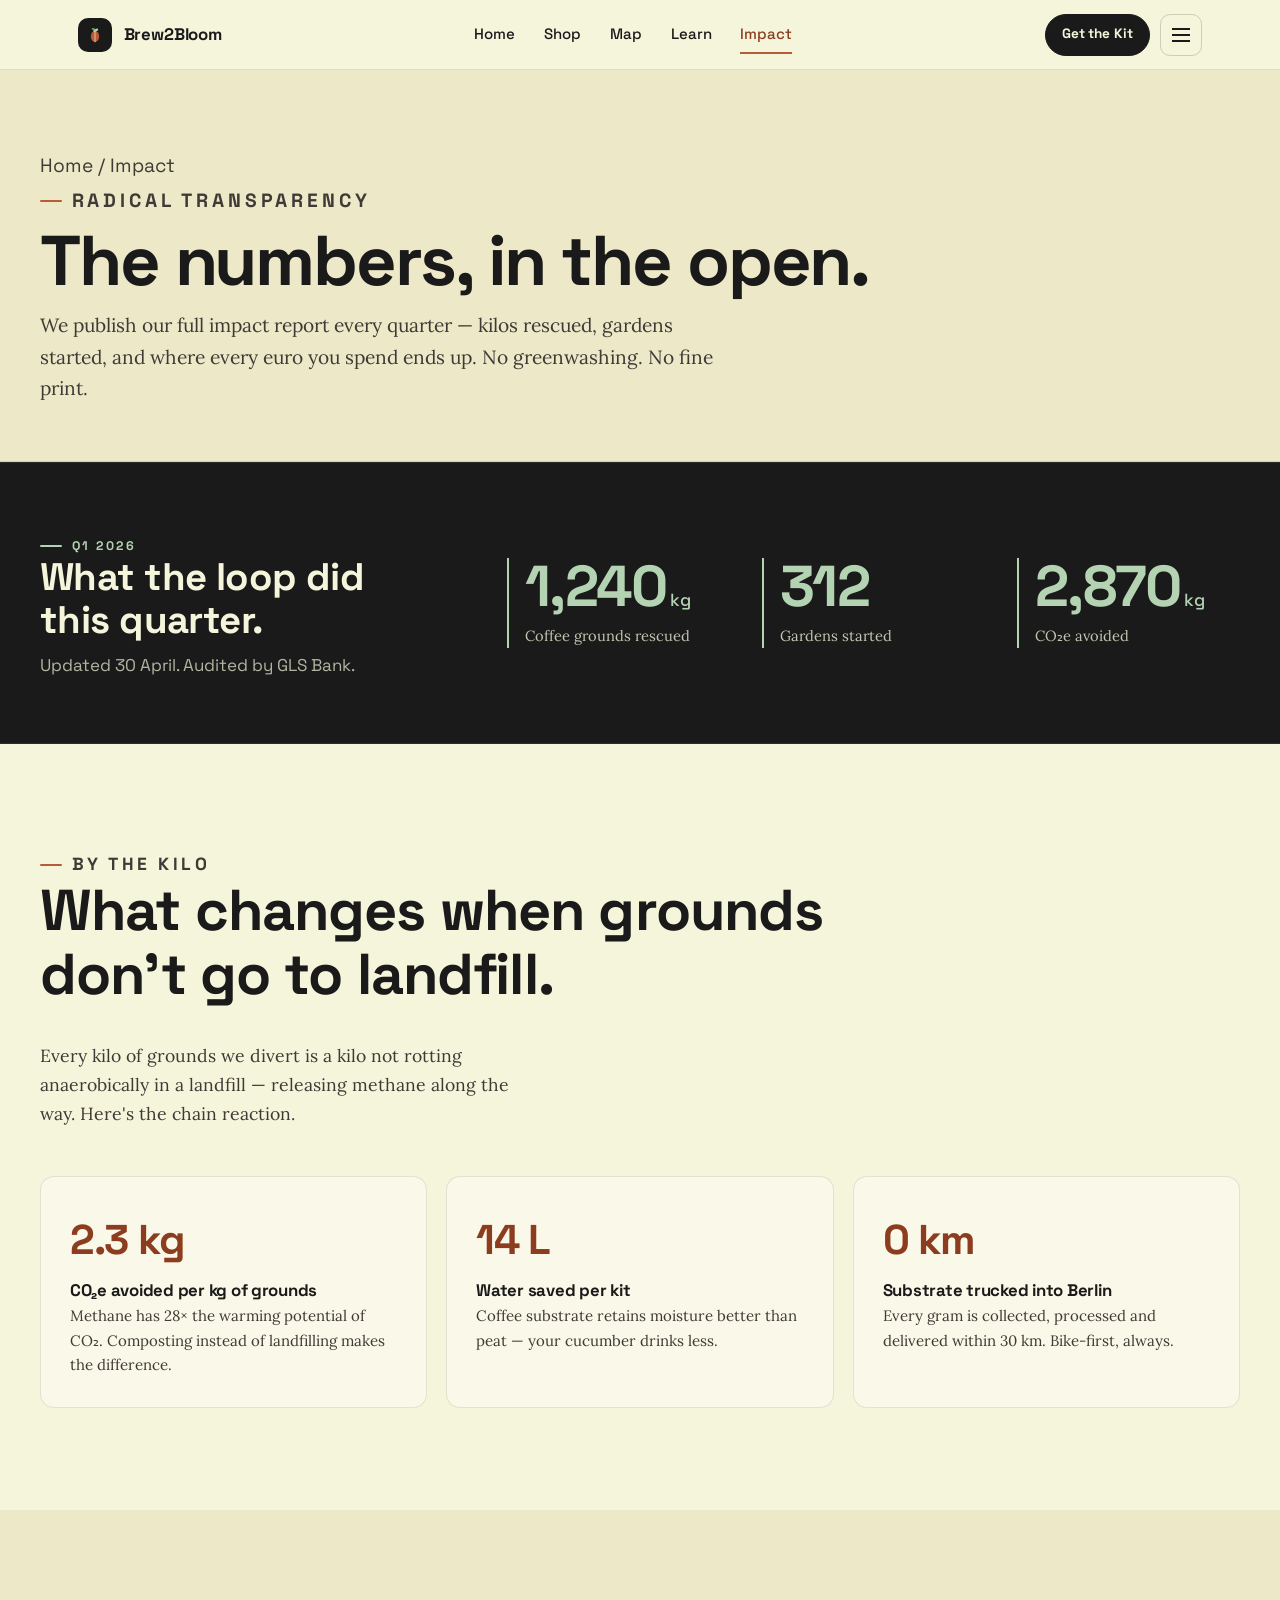
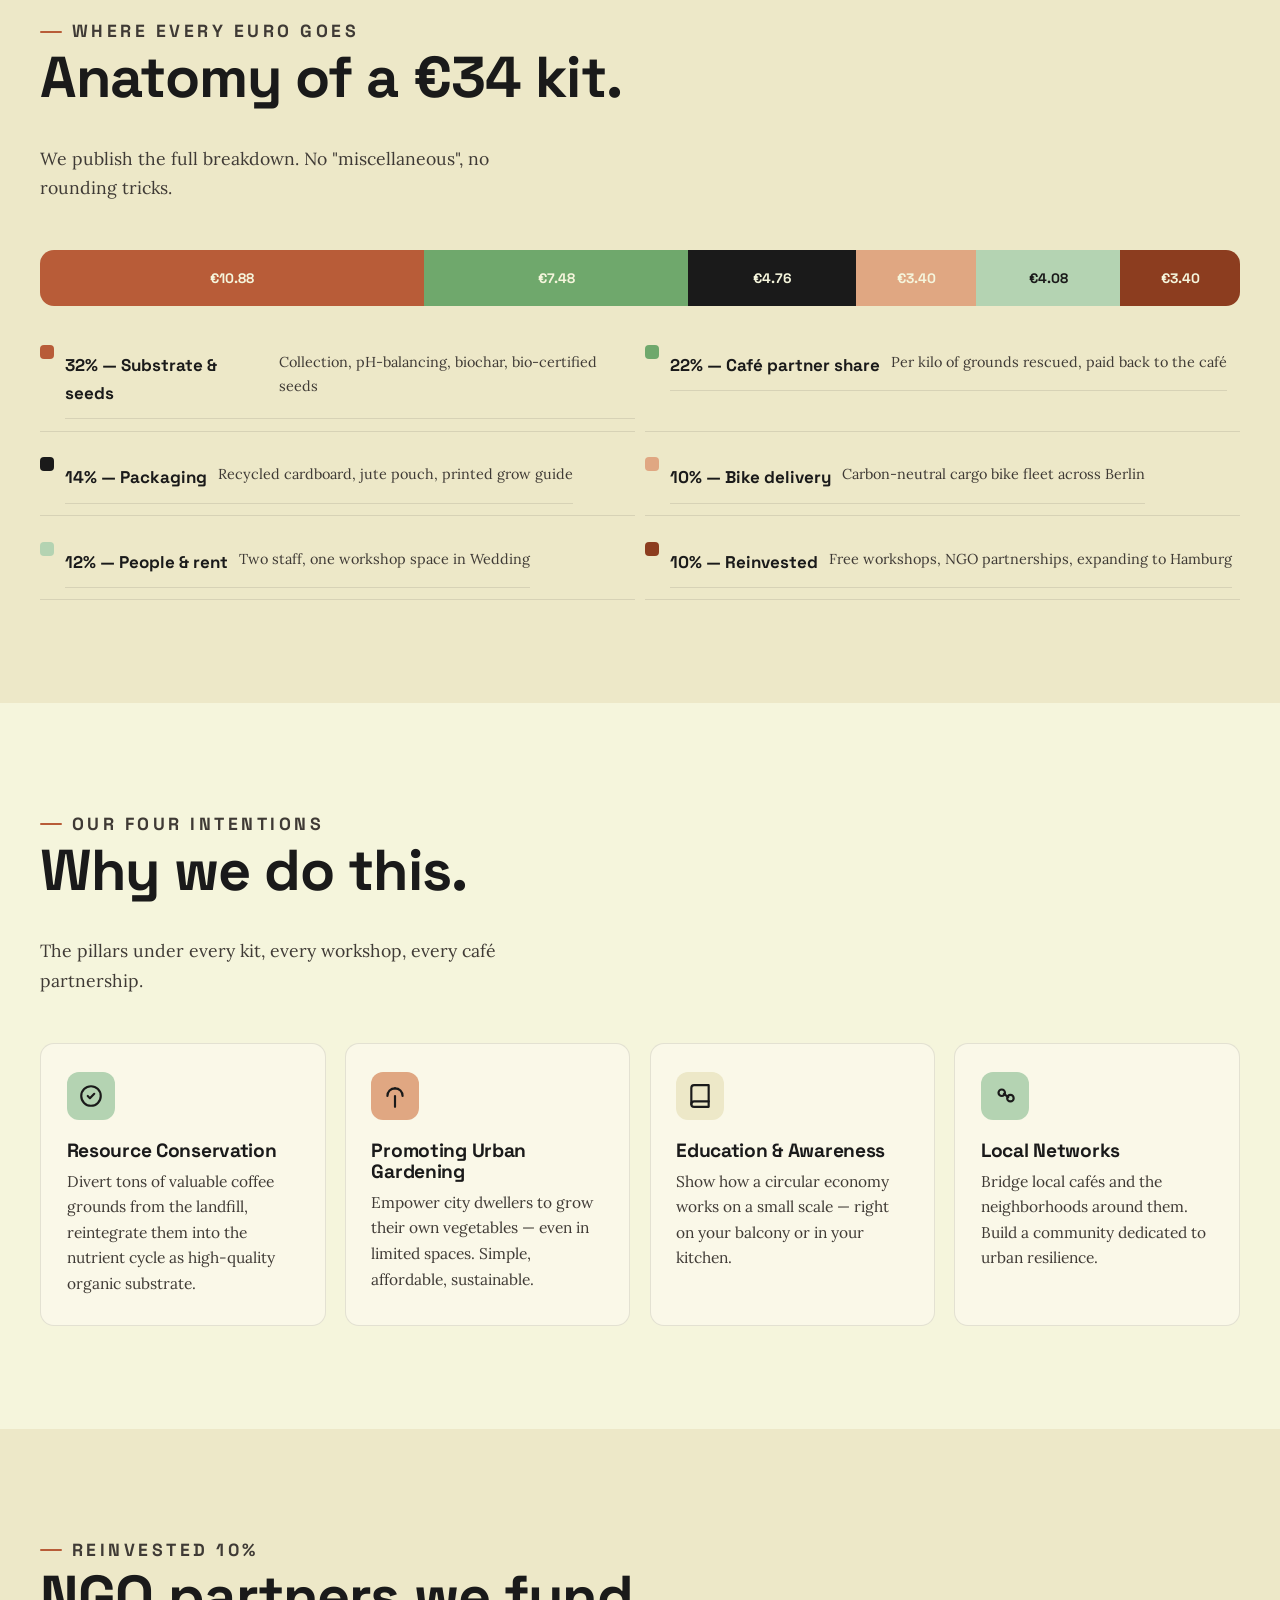
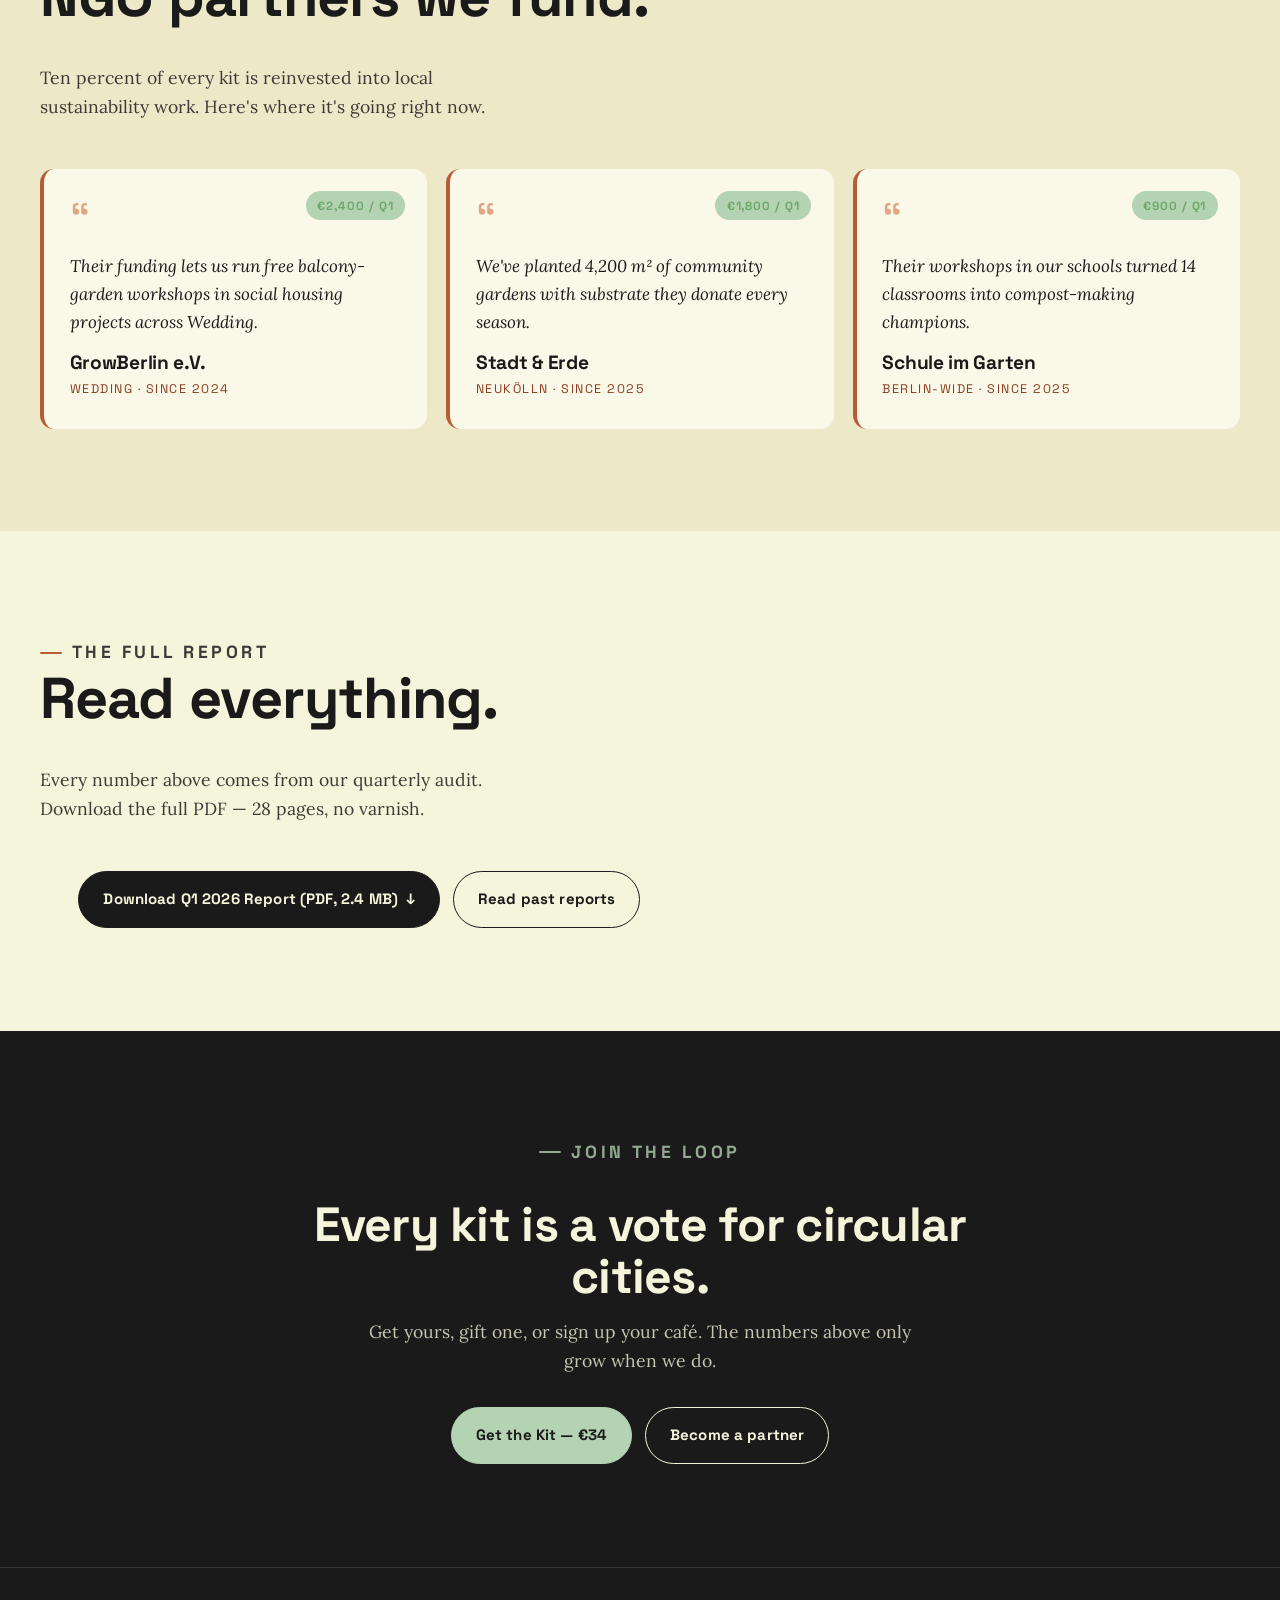
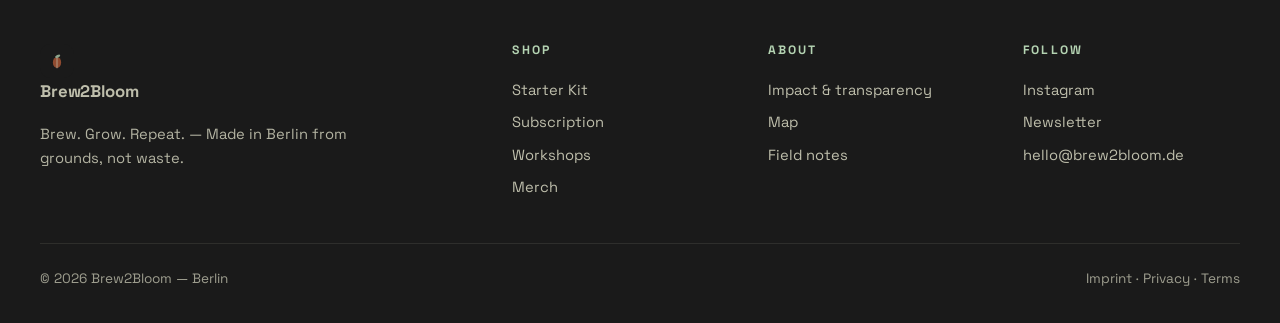
==== impact.html @ 6a1609a6 "Build full Brew2Bloom multi-page site Five mobile-first pages following the brand brief end-to-end: " ====
<!DOCTYPE html>
<html lang="en">
<head>
<meta charset="UTF-8" />
<meta name="viewport" content="width=device-width, initial-scale=1" />
<meta name="description" content="The Brew2Bloom impact report — kilos rescued, gardens started, and where every euro goes. Radical transparency, every quarter." />
<meta name="theme-color" content="#1A1A1A" />
<title>Impact — Brew2Bloom</title>
<link rel="preconnect" href="https://fonts.googleapis.com" />
<link rel="preconnect" href="https://fonts.gstatic.com" crossorigin />
<link href="https://fonts.googleapis.com/css2?family=Space+Grotesk:wght@400;500;700&family=Lora:ital,wght@0,400;0,500;0,600;1,400&display=swap" rel="stylesheet" />
<link rel="stylesheet" href="styles.css" />
<link rel="icon" href="data:image/svg+xml,%3Csvg xmlns='http://www.w3.org/2000/svg' viewBox='0 0 32 32'%3E%3Crect width='32' height='32' rx='7' fill='%231A1A1A'/%3E%3Cellipse cx='16' cy='18' rx='6' ry='8' fill='%23B85C38'/%3E%3Cpath d='M16 12v14' stroke='%23F5F5DC' stroke-width='1' stroke-linecap='round'/%3E%3Cellipse cx='17' cy='9' rx='4' ry='2' transform='rotate(-25 17 9)' fill='%23B4D3B2'/%3E%3C/svg%3E" />
</head>
<body>

<header class="nav">
  <div class="nav-inner">
    <a href="index.html" class="brand">
      <span class="brand-logo">
        <svg viewBox="0 0 32 32" fill="none" aria-hidden="true">
          <ellipse cx="16" cy="18" rx="6" ry="8" fill="#B85C38"/>
          <path d="M16 12v14" stroke="#F5F5DC" stroke-width="1" stroke-linecap="round"/>
          <ellipse cx="17" cy="9" rx="4" ry="2" transform="rotate(-25 17 9)" fill="#B4D3B2"/>
          <ellipse cx="14" cy="7.5" rx="3" ry="1.4" transform="rotate(20 14 7.5)" fill="#6FA86C"/>
        </svg>
      </span>
      <span class="brand-name">Brew2Bloom</span>
    </a>
    <nav class="nav-links">
      <a href="index.html">Home</a>
      <a href="shop.html">Shop</a>
      <a href="map.html">Map</a>
      <a href="learn.html">Learn</a>
      <a href="impact.html">Impact</a>
    </nav>
    <div class="nav-actions">
      <a href="shop.html" class="btn btn-small">Get the Kit</a>
      <button class="nav-toggle" aria-label="Menu"><span></span></button>
    </div>
  </div>
  <div class="mobile-menu">
    <a href="index.html">Home</a>
    <a href="shop.html">Shop</a>
    <a href="map.html">Map</a>
    <a href="learn.html">Learn</a>
    <a href="impact.html">Impact</a>
  </div>
</header>

<main>

  <section class="page-header">
    <div class="page-header-inner">
      <p class="breadcrumb"><a href="index.html">Home</a> / Impact</p>
      <p class="eyebrow">Radical Transparency</p>
      <h1>The numbers, in the open.</h1>
      <p>We publish our full impact report every quarter — kilos rescued, gardens started, and where every euro you spend ends up. No greenwashing. No fine print.</p>
    </div>
  </section>

  <!-- Hero stats -->
  <section class="impact" style="padding-top: 4rem; padding-bottom: 4rem;">
    <div class="impact-inner">
      <div class="impact-headline" data-reveal>
        <p class="eyebrow on-dark">Q1 2026</p>
        <h2>What the loop did this quarter.</h2>
        <p>Updated 30 April. Audited by GLS Bank.</p>
      </div>
      <div class="impact-stats">
        <div class="impact-stat" data-reveal>
          <span class="impact-num count-up" data-target="1240">0</span><span class="impact-unit">kg</span>
          <p class="impact-label">Coffee grounds rescued</p>
        </div>
        <div class="impact-stat" data-reveal data-reveal-delay="1">
          <span class="impact-num count-up" data-target="312">0</span>
          <p class="impact-label">Gardens started</p>
        </div>
        <div class="impact-stat" data-reveal data-reveal-delay="2">
          <span class="impact-num count-up" data-target="2870">0</span><span class="impact-unit">kg</span>
          <p class="impact-label">CO₂e avoided</p>
        </div>
      </div>
    </div>
  </section>

  <!-- Transparency cards -->
  <section>
    <div class="section-head" data-reveal>
      <p class="eyebrow">By the kilo</p>
      <h2>What changes when grounds don't go to landfill.</h2>
      <p>Every kilo of grounds we divert is a kilo not rotting anaerobically in a landfill — releasing methane along the way. Here's the chain reaction.</p>
    </div>

    <div class="transparency-grid">
      <article class="transparency-card" data-reveal>
        <p class="num">2.3 kg</p>
        <h3>CO₂e avoided per kg of grounds</h3>
        <p>Methane has 28× the warming potential of CO₂. Composting instead of landfilling makes the difference.</p>
      </article>
      <article class="transparency-card" data-reveal data-reveal-delay="1">
        <p class="num">14 L</p>
        <h3>Water saved per kit</h3>
        <p>Coffee substrate retains moisture better than peat — your cucumber drinks less.</p>
      </article>
      <article class="transparency-card" data-reveal data-reveal-delay="2">
        <p class="num">0 km</p>
        <h3>Substrate trucked into Berlin</h3>
        <p>Every gram is collected, processed and delivered within 30 km. Bike-first, always.</p>
      </article>
    </div>
  </section>

  <!-- Where the euro goes -->
  <section class="bg-paper-2">
    <div class="section-head" data-reveal>
      <p class="eyebrow">Where every euro goes</p>
      <h2>Anatomy of a €34 kit.</h2>
      <p>We publish the full breakdown. No "miscellaneous", no rounding tricks.</p>
    </div>

    <div class="allocation" data-reveal>
      <div class="allocation-bar">
        <div style="width: 32%; background: #B85C38;">€10.88</div>
        <div style="width: 22%; background: #6FA86C;">€7.48</div>
        <div style="width: 14%; background: #1A1A1A;">€4.76</div>
        <div style="width: 10%; background: #E0A782;">€3.40</div>
        <div style="width: 12%; background: #B4D3B2; color: #1A1A1A;">€4.08</div>
        <div style="width: 10%; background: #8C3D1F;">€3.40</div>
      </div>

      <div class="allocation-legend">
        <div>
          <i style="background: #B85C38;"></i>
          <div><strong>32% — Substrate &amp; seeds</strong><span>Collection, pH-balancing, biochar, bio-certified seeds</span></div>
        </div>
        <div>
          <i style="background: #6FA86C;"></i>
          <div><strong>22% — Café partner share</strong><span>Per kilo of grounds rescued, paid back to the café</span></div>
        </div>
        <div>
          <i style="background: #1A1A1A;"></i>
          <div><strong>14% — Packaging</strong><span>Recycled cardboard, jute pouch, printed grow guide</span></div>
        </div>
        <div>
          <i style="background: #E0A782;"></i>
          <div><strong>10% — Bike delivery</strong><span>Carbon-neutral cargo bike fleet across Berlin</span></div>
        </div>
        <div>
          <i style="background: #B4D3B2;"></i>
          <div><strong>12% — People &amp; rent</strong><span>Two staff, one workshop space in Wedding</span></div>
        </div>
        <div>
          <i style="background: #8C3D1F;"></i>
          <div><strong>10% — Reinvested</strong><span>Free workshops, NGO partnerships, expanding to Hamburg</span></div>
        </div>
      </div>
    </div>
  </section>

  <!-- Mission deep dive -->
  <section>
    <div class="section-head" data-reveal>
      <p class="eyebrow">Our four intentions</p>
      <h2>Why we do this.</h2>
      <p>The pillars under every kit, every workshop, every café partnership.</p>
    </div>

    <div class="mission-grid">
      <article class="mission-card" data-reveal>
        <div class="mission-icon">
          <svg viewBox="0 0 24 24" fill="none" stroke-width="2" stroke-linecap="round" stroke-linejoin="round">
            <path d="M3 12a9 9 0 1 0 18 0a9 9 0 0 0-18 0"/><path d="M9 12l2 2l4-4"/>
          </svg>
        </div>
        <h3>Resource Conservation</h3>
        <p>Divert tons of valuable coffee grounds from the landfill, reintegrate them into the nutrient cycle as high-quality organic substrate.</p>
      </article>
      <article class="mission-card" data-reveal data-reveal-delay="1">
        <div class="mission-icon">
          <svg viewBox="0 0 24 24" fill="none" stroke-width="2" stroke-linecap="round" stroke-linejoin="round">
            <path d="M12 22V12"/><path d="M5 12c0-4 3-7 7-7"/><path d="M19 12c0-4-3-7-7-7"/>
          </svg>
        </div>
        <h3>Promoting Urban Gardening</h3>
        <p>Empower city dwellers to grow their own vegetables — even in limited spaces. Simple, affordable, sustainable.</p>
      </article>
      <article class="mission-card" data-reveal data-reveal-delay="2">
        <div class="mission-icon">
          <svg viewBox="0 0 24 24" fill="none" stroke-width="2" stroke-linecap="round" stroke-linejoin="round">
            <path d="M4 19.5A2.5 2.5 0 0 1 6.5 17H20"/><path d="M6.5 2H20v20H6.5A2.5 2.5 0 0 1 4 19.5v-15A2.5 2.5 0 0 1 6.5 2z"/>
          </svg>
        </div>
        <h3>Education &amp; Awareness</h3>
        <p>Show how a circular economy works on a small scale — right on your balcony or in your kitchen.</p>
      </article>
      <article class="mission-card" data-reveal data-reveal-delay="3">
        <div class="mission-icon">
          <svg viewBox="0 0 24 24" fill="none" stroke-width="2" stroke-linecap="round" stroke-linejoin="round">
            <circle cx="9" cy="9" r="3"/><circle cx="17" cy="14" r="3"/><path d="M11 10l4 3"/>
          </svg>
        </div>
        <h3>Local Networks</h3>
        <p>Bridge local cafés and the neighborhoods around them. Build a community dedicated to urban resilience.</p>
      </article>
    </div>
  </section>

  <!-- NGO partnerships -->
  <section class="bg-paper-2">
    <div class="section-head" data-reveal>
      <p class="eyebrow">Reinvested 10%</p>
      <h2>NGO partners we fund.</h2>
      <p>Ten percent of every kit is reinvested into local sustainability work. Here's where it's going right now.</p>
    </div>

    <div class="partner-grid">
      <article class="partner-card" data-reveal>
        <span class="partner-saved">€2,400 / Q1</span>
        <p class="quote-mark">&ldquo;</p>
        <p class="partner-quote">Their funding lets us run free balcony-garden workshops in social housing projects across Wedding.</p>
        <h3>GrowBerlin e.V.</h3>
        <p class="partner-meta">Wedding · since 2024</p>
      </article>
      <article class="partner-card" data-reveal data-reveal-delay="1">
        <span class="partner-saved">€1,800 / Q1</span>
        <p class="quote-mark">&ldquo;</p>
        <p class="partner-quote">We've planted 4,200 m² of community gardens with substrate they donate every season.</p>
        <h3>Stadt &amp; Erde</h3>
        <p class="partner-meta">Neukölln · since 2025</p>
      </article>
      <article class="partner-card" data-reveal data-reveal-delay="2">
        <span class="partner-saved">€900 / Q1</span>
        <p class="quote-mark">&ldquo;</p>
        <p class="partner-quote">Their workshops in our schools turned 14 classrooms into compost-making champions.</p>
        <h3>Schule im Garten</h3>
        <p class="partner-meta">Berlin-wide · since 2025</p>
      </article>
    </div>
  </section>

  <!-- Audit / report -->
  <section>
    <div class="section-head" data-reveal>
      <p class="eyebrow">The full report</p>
      <h2>Read everything.</h2>
      <p>Every number above comes from our quarterly audit. Download the full PDF — 28 pages, no varnish.</p>
    </div>

    <div class="wrap" style="display: flex; gap: 0.8rem; flex-wrap: wrap;" data-reveal>
      <a href="#" class="btn">Download Q1 2026 Report (PDF, 2.4 MB) <span class="arrow">↓</span></a>
      <a href="#" class="btn btn-ghost">Read past reports</a>
    </div>
  </section>

  <!-- CTA -->
  <section class="cta-band">
    <div class="wrap" data-reveal>
      <p class="eyebrow on-dark" style="display:inline-flex;">Join the loop</p>
      <h2>Every kit is a vote for circular cities.</h2>
      <p>Get yours, gift one, or sign up your café. The numbers above only grow when we do.</p>
      <div style="display: flex; gap: 0.8rem; justify-content: center; flex-wrap: wrap;">
        <a href="shop.html" class="btn btn-mint">Get the Kit — €34</a>
        <a href="mailto:partners@brew2bloom.de" class="btn btn-ghost" style="color: var(--paper); border-color: var(--paper);">Become a partner</a>
      </div>
    </div>
  </section>

</main>

<footer class="footer">
  <div class="footer-grid">
    <div>
      <a href="index.html" class="brand">
        <span class="brand-logo">
          <svg viewBox="0 0 32 32" fill="none">
            <ellipse cx="16" cy="18" rx="6" ry="8" fill="#B85C38"/>
            <path d="M16 12v14" stroke="#F5F5DC" stroke-width="1" stroke-linecap="round"/>
            <ellipse cx="17" cy="9" rx="4" ry="2" transform="rotate(-25 17 9)" fill="#B4D3B2"/>
          </svg>
        </span>
        <span class="brand-name">Brew2Bloom</span>
      </a>
      <p class="footer-tag">Brew. Grow. Repeat. — Made in Berlin from grounds, not waste.</p>
    </div>
    <div>
      <p class="footer-head">Shop</p>
      <a href="shop.html">Starter Kit</a>
      <a href="shop.html#subscribe">Subscription</a>
      <a href="shop.html#workshops">Workshops</a>
      <a href="shop.html#merch">Merch</a>
    </div>
    <div>
      <p class="footer-head">About</p>
      <a href="impact.html">Impact &amp; transparency</a>
      <a href="map.html">Map</a>
      <a href="learn.html">Field notes</a>
    </div>
    <div>
      <p class="footer-head">Follow</p>
      <a href="#">Instagram</a>
      <a href="#">Newsletter</a>
      <a href="mailto:hello@brew2bloom.de">hello@brew2bloom.de</a>
    </div>
  </div>
  <div class="footer-fine">
    <span>© 2026 Brew2Bloom — Berlin</span>
    <span><a href="#">Imprint</a> · <a href="#">Privacy</a> · <a href="#">Terms</a></span>
  </div>
</footer>

<script src="script.js"></script>
</body>
</html>
---- styles.css ----
/* =========================================================
   Brew2Bloom — Brew. Grow. Repeat.
   Mobile-first, hand-rolled CSS. No frameworks.
   ========================================================= */

:root {
  /* Brand palette */
  --espresso: #1A1A1A;
  --espresso-soft: #2A2724;
  --earth: #B85C38;          /* warm terracotta — "Raw Earth" */
  --earth-deep: #8C3D1F;
  --earth-light: #E0A782;
  --mint: #B4D3B2;
  --mint-deep: #6FA86C;
  --paper: #F5F5DC;          /* "Recycled Paper" */
  --paper-2: #EDE8C8;
  --paper-3: #FAF8E8;
  --ink: #1A1A1A;
  --ink-soft: #3F3A35;
  --ink-mute: #76706A;
  --line: rgba(26, 26, 26, 0.10);
  --line-2: rgba(26, 26, 26, 0.18);

  /* Type */
  --f-head: "Space Grotesk", system-ui, -apple-system, sans-serif;
  --f-body: "Lora", Georgia, serif;

  /* Layout */
  --max: 1200px;
  --gutter: clamp(1.1rem, 4vw, 2.4rem);
  --radius: 14px;
  --radius-lg: 22px;

  /* Motion */
  --ease: cubic-bezier(0.22, 1, 0.36, 1);
}

* { box-sizing: border-box; }

*::selection { background: var(--earth); color: var(--paper); }

html { scroll-behavior: smooth; }

body {
  margin: 0;
  background: var(--paper);
  color: var(--ink);
  font-family: var(--f-body);
  font-size: 17px;
  line-height: 1.65;
  -webkit-font-smoothing: antialiased;
  text-rendering: optimizeLegibility;
}

img, svg { max-width: 100%; display: block; }
a { color: inherit; text-decoration: none; }
button { font: inherit; cursor: pointer; }

h1, h2, h3, h4, .f-head { font-family: var(--f-head); letter-spacing: -0.015em; }
h1, h2, h3, h4 { line-height: 1.1; margin: 0 0 0.6em; font-weight: 700; }

.eyebrow {
  font-family: var(--f-head);
  font-size: 0.78rem;
  letter-spacing: 0.2em;
  text-transform: uppercase;
  font-weight: 700;
  color: var(--earth-deep);
  margin: 0 0 1rem;
  display: inline-flex;
  align-items: center;
  gap: 0.6rem;
}

.eyebrow::before {
  content: "";
  width: 22px; height: 2px;
  background: var(--earth);
  border-radius: 2px;
}

.eyebrow.on-dark { color: var(--mint); }
.eyebrow.on-dark::before { background: var(--mint); }

.lede {
  font-size: clamp(1.05rem, 1.6vw, 1.2rem);
  color: var(--ink-soft);
}

.wrap { max-width: var(--max); margin: 0 auto; padding: 0 var(--gutter); }

.text-mute { color: var(--ink-mute); }

/* =========================================================
   NAV
   ========================================================= */

.nav {
  position: sticky;
  top: 0;
  z-index: 60;
  background: rgba(245, 245, 220, 0.85);
  backdrop-filter: blur(14px);
  -webkit-backdrop-filter: blur(14px);
  border-bottom: 1px solid var(--line);
}

.nav-inner {
  max-width: var(--max);
  margin: 0 auto;
  padding: 0.85rem var(--gutter);
  display: flex;
  align-items: center;
  justify-content: space-between;
  gap: 1rem;
}

.brand {
  display: inline-flex;
  align-items: center;
  gap: 0.7rem;
  font-family: var(--f-head);
  font-weight: 700;
  letter-spacing: -0.01em;
  color: var(--ink);
}

.brand-logo {
  width: 34px; height: 34px;
  background: var(--espresso);
  border-radius: 10px;
  display: grid;
  place-items: center;
  position: relative;
  overflow: hidden;
}

.brand-logo svg { width: 22px; height: 22px; }

.brand-name { font-size: 1.05rem; }

.nav-links {
  display: none;
  gap: 1.8rem;
  font-family: var(--f-head);
  font-size: 0.94rem;
  font-weight: 500;
}

.nav-links a { position: relative; padding: 0.3rem 0; transition: color 0.2s; }
.nav-links a::after {
  content: "";
  position: absolute;
  left: 0; right: 0; bottom: -2px;
  height: 2px;
  background: var(--earth);
  transform: scaleX(0);
  transform-origin: left;
  transition: transform 0.3s var(--ease);
}
.nav-links a:hover { color: var(--earth-deep); }
.nav-links a:hover::after,
.nav-links a.active::after { transform: scaleX(1); }
.nav-links a.active { color: var(--earth-deep); }

.nav-actions { display: flex; gap: 0.6rem; align-items: center; }

@media (min-width: 880px) {
  .nav-links { display: flex; }
  .nav-toggle { display: none; }
}

.nav-toggle {
  width: 42px; height: 42px;
  border: 1px solid var(--line-2);
  background: transparent;
  border-radius: 10px;
  display: grid;
  place-items: center;
}
.nav-toggle span {
  width: 18px; height: 2px;
  background: var(--ink);
  position: relative;
  transition: background 0.2s;
}
.nav-toggle span::before,
.nav-toggle span::after {
  content: "";
  position: absolute; left: 0;
  width: 18px; height: 2px;
  background: var(--ink);
  transition: transform 0.25s var(--ease);
}
.nav-toggle span::before { top: -6px; }
.nav-toggle span::after { top: 6px; }

.nav.open .nav-toggle span { background: transparent; }
.nav.open .nav-toggle span::before { transform: translateY(6px) rotate(45deg); }
.nav.open .nav-toggle span::after { transform: translateY(-6px) rotate(-45deg); }

.mobile-menu {
  display: none;
  flex-direction: column;
  padding: 0.4rem var(--gutter) 1.2rem;
  border-top: 1px solid var(--line);
  background: var(--paper);
}
.mobile-menu a {
  font-family: var(--f-head);
  font-weight: 500;
  padding: 0.85rem 0;
  border-bottom: 1px solid var(--line);
}
.mobile-menu a:last-child { border-bottom: none; }
.nav.open .mobile-menu { display: flex; }

@media (min-width: 880px) {
  .mobile-menu, .nav.open .mobile-menu { display: none; }
}

/* =========================================================
   BUTTONS
   ========================================================= */

.btn {
  display: inline-flex;
  align-items: center;
  gap: 0.5rem;
  padding: 0.95rem 1.5rem;
  background: var(--espresso);
  color: var(--paper);
  border-radius: 999px;
  border: 1.5px solid var(--espresso);
  font-family: var(--f-head);
  font-weight: 700;
  font-size: 0.94rem;
  letter-spacing: 0.01em;
  transition: transform 0.2s var(--ease), background 0.2s, border-color 0.2s, color 0.2s;
  white-space: nowrap;
  text-align: center;
}

.btn:hover { background: var(--earth-deep); border-color: var(--earth-deep); transform: translateY(-2px); }

.btn-small { padding: 0.55rem 1rem; font-size: 0.85rem; }

.btn-ghost {
  background: transparent;
  color: var(--ink);
}
.btn-ghost:hover { background: var(--ink); color: var(--paper); }

.btn-light { background: var(--paper); color: var(--ink); border-color: var(--paper); }
.btn-light:hover { background: var(--mint); border-color: var(--mint); color: var(--ink); }

.btn-mint { background: var(--mint); color: var(--ink); border-color: var(--mint); }
.btn-mint:hover { background: var(--mint-deep); border-color: var(--mint-deep); color: var(--paper); }

.btn-earth { background: var(--earth); color: var(--paper); border-color: var(--earth); }
.btn-earth:hover { background: var(--earth-deep); border-color: var(--earth-deep); }

.btn .arrow { transition: transform 0.25s var(--ease); }
.btn:hover .arrow { transform: translateX(3px); }

/* =========================================================
   SECTIONS
   ========================================================= */

section { padding: clamp(3.5rem, 8vw, 6.5rem) var(--gutter); }

.section-head {
  max-width: var(--max);
  margin: 0 auto 3rem;
}

.section-head h2 {
  font-size: clamp(2.1rem, 5vw, 3.6rem);
  max-width: 22ch;
  margin: 0 0 0.6em;
}

.section-head p {
  max-width: 44ch;
  font-size: 1.1rem;
  color: var(--ink-soft);
  margin: 0;
}

.bg-paper-2 { background: var(--paper-2); }
.bg-espresso { background: var(--espresso); color: var(--paper); }
.bg-espresso h2, .bg-espresso h3 { color: var(--paper); }
.bg-espresso .section-head p { color: rgba(245,245,220,0.75); }
.bg-mint { background: var(--mint); }
.bg-earth { background: var(--earth); color: var(--paper); }
.bg-earth h2, .bg-earth h3 { color: var(--paper); }

/* =========================================================
   HERO
   ========================================================= */

.hero {
  position: relative;
  padding: clamp(3rem, 7vw, 5rem) var(--gutter) clamp(4rem, 10vw, 7rem);
  overflow: hidden;
  isolation: isolate;
}

.hero::before {
  content: "";
  position: absolute; inset: 0;
  background:
    radial-gradient(circle at 88% 12%, rgba(180, 211, 178, 0.55) 0%, transparent 42%),
    radial-gradient(circle at 8% 92%, rgba(184, 92, 56, 0.28) 0%, transparent 38%),
    radial-gradient(circle at 50% 50%, rgba(245, 245, 220, 0.0) 30%, var(--paper) 75%);
  z-index: -1;
}

.hero-grid {
  max-width: var(--max);
  margin: 0 auto;
  display: grid;
  grid-template-columns: 1fr;
  gap: 2.5rem;
  align-items: center;
}

@media (min-width: 980px) {
  .hero-grid { grid-template-columns: 1.1fr 1fr; gap: 4rem; }
}

.hero-headline {
  font-size: clamp(3rem, 9vw, 6.4rem);
  font-weight: 700;
  line-height: 0.95;
  letter-spacing: -0.035em;
  margin: 0.5rem 0 1.4rem;
}

.hero-headline span { display: block; }
.hero-headline .accent { color: var(--earth-deep); font-style: italic; }

.hero-lede {
  font-size: clamp(1.05rem, 1.6vw, 1.22rem);
  max-width: 36rem;
  color: var(--ink-soft);
  margin: 0 0 2rem;
}

.hero-cta { display: flex; flex-wrap: wrap; gap: 0.8rem; }

.hero-meta {
  margin-top: 2.5rem;
  display: flex;
  flex-wrap: wrap;
  gap: 1.6rem 2.4rem;
  font-family: var(--f-head);
  font-size: 0.86rem;
  color: var(--ink-soft);
}

.hero-meta strong {
  display: block;
  font-size: 1.5rem;
  color: var(--ink);
  font-weight: 700;
  letter-spacing: -0.02em;
}

/* Hero illustration — animated CSS scene */

.hero-scene {
  position: relative;
  aspect-ratio: 1 / 1;
  max-width: 520px;
  margin: 0 auto;
  width: 100%;
}

.hero-scene .scene-bg {
  position: absolute; inset: 0;
  border-radius: 50%;
  background:
    radial-gradient(circle at 30% 30%, var(--mint) 0%, transparent 55%),
    radial-gradient(circle at 70% 70%, var(--earth-light) 0%, transparent 60%),
    var(--paper-2);
  filter: blur(2px);
}

.hero-scene .scene-ring {
  position: absolute;
  inset: 8%;
  border: 1.5px dashed rgba(26, 26, 26, 0.18);
  border-radius: 50%;
  animation: rotate 60s linear infinite;
}

.hero-scene .cup {
  position: absolute;
  top: 18%; left: 50%;
  transform: translateX(-55%);
  width: 38%;
}

.hero-scene .steam {
  position: absolute;
  top: 6%; left: 50%;
  transform: translateX(-50%);
  width: 28%;
  opacity: 0.55;
}

.steam path { animation: steam 4s ease-in-out infinite; }
.steam path:nth-child(2) { animation-delay: 1.2s; }
.steam path:nth-child(3) { animation-delay: 2.4s; }

@keyframes steam {
  0%   { transform: translate(0, 0) scale(1); opacity: 0; }
  20%  { opacity: 0.9; }
  100% { transform: translate(0, -60px) scale(1.4); opacity: 0; }
}

.hero-scene .drop {
  position: absolute;
  top: 50%; left: 50%;
  width: 12px; height: 16px;
  background: var(--earth-deep);
  border-radius: 50% 50% 50% 50% / 60% 60% 40% 40%;
  transform: translate(-50%, 0);
  animation: drop 3.6s var(--ease) infinite;
  opacity: 0;
}

@keyframes drop {
  0%, 30% { transform: translate(-50%, -10px) scale(1); opacity: 0; }
  40%     { opacity: 1; }
  70%     { transform: translate(-50%, 80px) scale(0.8); opacity: 1; }
  80%     { transform: translate(-50%, 90px) scale(1.4, 0.4); opacity: 0.6; }
  100%    { opacity: 0; }
}

.hero-scene .sprout {
  position: absolute;
  bottom: 14%; left: 50%;
  transform: translateX(-50%);
  width: 32%;
  transform-origin: bottom center;
  animation: grow 6s var(--ease) infinite;
}

@keyframes grow {
  0%, 35% { transform: translateX(-50%) scale(0.4, 0.05); opacity: 0; }
  50%     { opacity: 1; }
  85%     { transform: translateX(-50%) scale(1, 1); opacity: 1; }
  100%    { transform: translateX(-50%) scale(1, 1); opacity: 0.95; }
}

@keyframes rotate {
  from { transform: rotate(0deg); }
  to   { transform: rotate(360deg); }
}

.hero-scene .pot {
  position: absolute;
  bottom: 6%; left: 50%;
  transform: translateX(-50%);
  width: 50%;
}

.hero-scroll {
  position: absolute;
  bottom: 1.4rem;
  left: 50%;
  transform: translateX(-50%);
  font-family: var(--f-head);
  font-size: 0.76rem;
  letter-spacing: 0.18em;
  text-transform: uppercase;
  color: var(--ink-mute);
  display: flex;
  flex-direction: column;
  align-items: center;
  gap: 0.5rem;
}

.hero-scroll::after {
  content: "";
  width: 1px; height: 30px;
  background: linear-gradient(to bottom, var(--ink-mute), transparent);
  animation: scrollHint 2s ease-in-out infinite;
}

@keyframes scrollHint {
  0%, 100% { transform: scaleY(0.6); opacity: 0.4; }
  50%      { transform: scaleY(1); opacity: 1; }
}

@media (max-width: 700px) { .hero-scroll { display: none; } }

/* =========================================================
   IMPACT BAND
   ========================================================= */

.impact {
  background: var(--espresso);
  color: var(--paper);
  padding: clamp(3rem, 7vw, 5rem) var(--gutter);
  border-top: 1px solid rgba(245, 245, 220, 0.08);
  border-bottom: 1px solid rgba(245, 245, 220, 0.08);
}

.impact-inner {
  max-width: var(--max);
  margin: 0 auto;
  display: grid;
  grid-template-columns: 1fr;
  gap: 2.6rem;
}

@media (min-width: 760px) {
  .impact-inner {
    grid-template-columns: 1.1fr 2fr;
    align-items: center;
    gap: 4rem;
  }
}

.impact-headline { font-family: var(--f-head); }
.impact-headline h2 {
  font-size: clamp(1.8rem, 3vw, 2.4rem);
  color: var(--paper);
  margin: 0 0 0.6rem;
}

.impact-headline p { color: rgba(245,245,220,0.7); margin: 0; }

.impact-stats {
  display: grid;
  grid-template-columns: 1fr;
  gap: 2rem;
}

@media (min-width: 560px) {
  .impact-stats { grid-template-columns: repeat(3, 1fr); }
}

.impact-stat { border-left: 2px solid var(--mint); padding-left: 1rem; }

.impact-num {
  font-family: var(--f-head);
  font-size: clamp(2.4rem, 5vw, 3.6rem);
  font-weight: 700;
  letter-spacing: -0.03em;
  color: var(--mint);
  display: inline-block;
  line-height: 1;
}

.impact-unit {
  font-family: var(--f-head);
  font-size: 1.1rem;
  color: var(--mint);
  margin-left: 0.25rem;
  font-weight: 500;
}

.impact-label {
  margin: 0.5rem 0 0;
  font-size: 0.92rem;
  color: rgba(245,245,220,0.78);
  max-width: 16rem;
}

/* =========================================================
   MISSION CARDS
   ========================================================= */

.mission-grid {
  max-width: var(--max);
  margin: 0 auto;
  display: grid;
  grid-template-columns: 1fr;
  gap: 1.2rem;
}

@media (min-width: 700px) { .mission-grid { grid-template-columns: repeat(2, 1fr); } }
@media (min-width: 1040px) { .mission-grid { grid-template-columns: repeat(4, 1fr); } }

.mission-card {
  background: var(--paper-3);
  border: 1px solid var(--line);
  border-radius: var(--radius);
  padding: 1.8rem 1.6rem;
  display: flex;
  flex-direction: column;
  position: relative;
  transition: transform 0.3s var(--ease), border-color 0.3s, box-shadow 0.3s;
}

.mission-card:hover {
  transform: translateY(-4px);
  border-color: var(--earth);
  box-shadow: 0 18px 40px -20px rgba(184, 92, 56, 0.4);
}

.mission-icon {
  width: 48px; height: 48px;
  border-radius: 12px;
  background: var(--mint);
  display: grid;
  place-items: center;
  margin-bottom: 1.2rem;
}

.mission-icon svg { width: 26px; height: 26px; stroke: var(--espresso); }

.mission-card:nth-child(2) .mission-icon { background: var(--earth-light); }
.mission-card:nth-child(3) .mission-icon { background: var(--paper-2); }
.mission-card:nth-child(4) .mission-icon { background: var(--mint); }

.mission-card h3 { font-size: 1.2rem; margin: 0 0 0.5rem; }
.mission-card p { margin: 0; color: var(--ink-soft); font-size: 0.97rem; }

/* =========================================================
   THE LOOP (4-step circular)
   ========================================================= */

.loop { background: var(--paper-2); }

.loop-grid {
  max-width: var(--max);
  margin: 0 auto;
  display: grid;
  grid-template-columns: 1fr;
  gap: 1.2rem;
  position: relative;
}

@media (min-width: 760px) { .loop-grid { grid-template-columns: repeat(2, 1fr); } }
@media (min-width: 1040px) { .loop-grid { grid-template-columns: repeat(4, 1fr); } }

.loop-step {
  background: var(--paper);
  padding: 1.8rem 1.6rem;
  border-radius: var(--radius);
  border: 1px solid var(--line);
  position: relative;
}

.loop-step::before {
  content: "";
  position: absolute;
  top: 1.8rem; right: -1px;
  width: 2px; height: calc(100% - 3.6rem);
  background: var(--earth-light);
  opacity: 0;
}

@media (min-width: 1040px) {
  .loop-step:not(:last-child)::after {
    content: "";
    position: absolute;
    top: 50%; right: -1.2rem;
    width: 0.8rem; height: 2px;
    background: var(--earth-light);
    transform: translateY(-50%);
  }
  .loop-step:not(:last-child)::before {
    content: "→";
    position: absolute;
    top: 50%;
    right: -1.4rem;
    transform: translateY(-50%);
    color: var(--earth);
    font-family: var(--f-head);
    font-weight: 700;
    width: auto; height: auto; background: none;
    opacity: 1;
  }
}

.loop-num {
  font-family: var(--f-head);
  font-size: 0.84rem;
  font-weight: 700;
  color: var(--earth-deep);
  letter-spacing: 0.18em;
}

.loop-illu {
  width: 60px; height: 60px;
  margin: 0.6rem 0 1rem;
}

.loop-step h3 { font-size: 1.4rem; margin: 0 0 0.5rem; }
.loop-step p { margin: 0; color: var(--ink-soft); font-size: 0.97rem; }

/* =========================================================
   PRODUCT SHOWCASE
   ========================================================= */

.products-grid {
  max-width: var(--max);
  margin: 0 auto;
  display: grid;
  grid-template-columns: 1fr;
  gap: 1.4rem;
}

@media (min-width: 760px) {
  .products-grid {
    grid-template-columns: repeat(2, 1fr);
  }
}

@media (min-width: 1040px) {
  .products-grid {
    grid-template-columns: 1.4fr 1fr 1fr;
  }
}

.product-card {
  background: var(--paper-3);
  border: 1px solid var(--line);
  border-radius: var(--radius-lg);
  padding: 1.6rem;
  display: flex;
  flex-direction: column;
  position: relative;
  overflow: hidden;
  transition: transform 0.3s var(--ease), box-shadow 0.3s;
}

.product-card:hover { transform: translateY(-4px); box-shadow: 0 22px 40px -22px rgba(26,26,26,0.25); }

.product-card.feature {
  background: var(--espresso);
  color: var(--paper);
  grid-column: 1 / -1;
}

@media (min-width: 1040px) {
  .product-card.feature { grid-column: span 1; grid-row: span 2; padding: 2rem; }
  .products-grid { grid-template-rows: auto auto; }
}

.product-card.feature h3 { color: var(--paper); }
.product-card.feature .product-desc { color: rgba(245,245,220,0.78); }
.product-card.feature .product-list { color: var(--paper); }
.product-card.feature .product-list li { border-color: rgba(245,245,220,0.14); }

.product-tag {
  position: absolute;
  top: 1rem; right: 1rem;
  background: var(--mint);
  color: var(--ink);
  font-family: var(--f-head);
  font-size: 0.7rem;
  font-weight: 700;
  letter-spacing: 0.12em;
  padding: 0.3rem 0.7rem;
  border-radius: 999px;
  text-transform: uppercase;
}

.product-image {
  aspect-ratio: 4 / 3;
  background: var(--paper-2);
  border-radius: 12px;
  margin-bottom: 1.2rem;
  position: relative;
  overflow: hidden;
  display: grid;
  place-items: center;
}

.product-card.feature .product-image {
  aspect-ratio: 1 / 1;
  background: linear-gradient(135deg, var(--earth-deep) 0%, var(--earth) 100%);
}

.product-image svg { width: 60%; height: 60%; }

.product-card h3 { font-size: 1.4rem; margin: 0 0 0.5rem; }
.product-card.feature h3 { font-size: 2rem; }

.product-desc { color: var(--ink-soft); margin: 0 0 1rem; font-size: 0.97rem; }

.product-list {
  list-style: none;
  padding: 0;
  margin: 0 0 1.4rem;
  font-family: var(--f-body);
}

.product-list li {
  padding: 0.55rem 0;
  border-bottom: 1px solid var(--line);
  font-size: 0.94rem;
  display: flex;
  align-items: center;
  gap: 0.7rem;
}

.product-list li::before {
  content: "";
  width: 8px; height: 8px;
  background: var(--mint);
  border-radius: 50%;
  flex-shrink: 0;
}

.product-card.feature .product-list li::before { background: var(--earth-light); }

.product-foot {
  margin-top: auto;
  display: flex;
  align-items: center;
  justify-content: space-between;
  gap: 1rem;
  padding-top: 0.6rem;
}

.price {
  font-family: var(--f-head);
  font-size: 1.6rem;
  font-weight: 700;
  letter-spacing: -0.02em;
}

.price-sub { font-size: 0.85rem; opacity: 0.7; font-weight: 500; }

/* =========================================================
   MAP TEASER
   ========================================================= */

.map-teaser-grid {
  max-width: var(--max);
  margin: 0 auto;
  display: grid;
  grid-template-columns: 1fr;
  gap: 2rem;
  align-items: center;
}

@media (min-width: 900px) {
  .map-teaser-grid { grid-template-columns: 1fr 1.4fr; gap: 3rem; }
}

.map-preview {
  position: relative;
  aspect-ratio: 4 / 3;
  border-radius: var(--radius-lg);
  background:
    radial-gradient(circle at 30% 60%, rgba(180, 211, 178, 0.55) 0%, transparent 40%),
    radial-gradient(circle at 70% 30%, rgba(184, 92, 56, 0.35) 0%, transparent 40%),
    linear-gradient(135deg, var(--paper) 0%, var(--paper-2) 100%);
  border: 1px solid var(--line);
  overflow: hidden;
}

.map-preview .grid-lines {
  position: absolute; inset: 0;
  background-image:
    linear-gradient(to right, rgba(26, 26, 26, 0.06) 1px, transparent 1px),
    linear-gradient(to bottom, rgba(26, 26, 26, 0.06) 1px, transparent 1px);
  background-size: 40px 40px;
}

.map-pin {
  position: absolute;
  width: 16px; height: 16px;
  background: var(--earth-deep);
  border: 3px solid var(--paper);
  border-radius: 50%;
  box-shadow: 0 6px 14px rgba(26,26,26,0.3);
}

.map-pin.mint { background: var(--mint-deep); }

.map-pin::after {
  content: "";
  position: absolute;
  inset: -8px;
  border-radius: 50%;
  border: 2px solid var(--earth);
  opacity: 0.5;
  animation: pulse 2.4s ease-out infinite;
}

.map-pin.mint::after { border-color: var(--mint-deep); }

@keyframes pulse {
  0%   { transform: scale(0.6); opacity: 0.7; }
  100% { transform: scale(2.4); opacity: 0; }
}

.map-pin span {
  position: absolute;
  left: 22px; top: -6px;
  font-family: var(--f-head);
  font-size: 0.78rem;
  font-weight: 700;
  background: var(--paper);
  color: var(--ink);
  padding: 0.3rem 0.7rem;
  border-radius: 999px;
  white-space: nowrap;
  border: 1px solid var(--line);
  box-shadow: 0 4px 12px rgba(26,26,26,0.1);
}

/* =========================================================
   PARTNERS
   ========================================================= */

.partner-grid {
  max-width: var(--max);
  margin: 0 auto;
  display: grid;
  grid-template-columns: 1fr;
  gap: 1.2rem;
}

@media (min-width: 720px) { .partner-grid { grid-template-columns: repeat(3, 1fr); } }

.partner-card {
  background: var(--paper-3);
  border-left: 4px solid var(--earth);
  padding: 1.8rem 1.6rem;
  border-radius: var(--radius);
  position: relative;
}

.partner-card .quote-mark {
  font-family: var(--f-head);
  font-size: 3rem;
  line-height: 1;
  color: var(--earth-light);
  margin: 0 0 0.4rem;
}

.partner-card h3 { margin: 0 0 0.4rem; font-size: 1.2rem; }

.partner-quote {
  font-style: italic;
  margin: 0 0 1rem;
  color: var(--ink);
}

.partner-meta {
  font-family: var(--f-head);
  font-size: 0.78rem;
  letter-spacing: 0.12em;
  text-transform: uppercase;
  color: var(--earth-deep);
  margin: 0;
}

.partner-saved {
  position: absolute;
  top: 1.4rem; right: 1.4rem;
  font-family: var(--f-head);
  font-size: 0.74rem;
  font-weight: 700;
  letter-spacing: 0.08em;
  color: var(--mint-deep);
  background: var(--mint);
  padding: 0.3rem 0.7rem;
  border-radius: 999px;
}

/* =========================================================
   ARTICLES / EDUCATION
   ========================================================= */

.article-grid {
  max-width: var(--max);
  margin: 0 auto;
  display: grid;
  grid-template-columns: 1fr;
  gap: 1.4rem;
}

@media (min-width: 760px) { .article-grid { grid-template-columns: repeat(3, 1fr); } }

.article-card {
  background: var(--paper-3);
  padding: 1.6rem;
  border-radius: var(--radius);
  border: 1px solid var(--line);
  display: flex;
  flex-direction: column;
  transition: transform 0.25s var(--ease), border-color 0.25s;
}

.article-card:hover { transform: translateY(-4px); border-color: var(--earth); }

.article-image {
  aspect-ratio: 5 / 3;
  background: var(--paper-2);
  border-radius: 10px;
  margin-bottom: 1.2rem;
  display: grid;
  place-items: center;
  position: relative;
  overflow: hidden;
}

.article-image::after {
  content: "";
  position: absolute; inset: 0;
  background: radial-gradient(circle at 60% 40%, transparent 30%, rgba(26,26,26,0.05) 100%);
}

.article-image svg { width: 50%; height: 50%; opacity: 0.85; }

.article-cat {
  font-family: var(--f-head);
  font-size: 0.72rem;
  letter-spacing: 0.15em;
  text-transform: uppercase;
  color: var(--earth-deep);
  font-weight: 700;
  margin-bottom: 0.6rem;
}

.article-card h3 { font-size: 1.2rem; margin: 0 0 0.5rem; line-height: 1.25; }

.article-card p { margin: 0 0 1rem; color: var(--ink-soft); font-size: 0.95rem; }

.article-meta {
  margin-top: auto;
  font-family: var(--f-head);
  font-size: 0.82rem;
  color: var(--ink-mute);
  display: flex;
  justify-content: space-between;
}

/* =========================================================
   TESTIMONIALS
   ========================================================= */

.testimonial-band { background: var(--mint); }

.testimonial-grid {
  max-width: var(--max);
  margin: 0 auto;
  display: grid;
  grid-template-columns: 1fr;
  gap: 1.4rem;
}

@media (min-width: 760px) { .testimonial-grid { grid-template-columns: repeat(3, 1fr); } }

.testimonial {
  background: var(--paper);
  padding: 1.8rem;
  border-radius: var(--radius);
  border: 1px solid var(--line);
}

.testimonial-stars { color: var(--earth); letter-spacing: 0.1em; margin-bottom: 0.8rem; }

.testimonial-quote {
  font-size: 1.05rem;
  font-style: italic;
  margin: 0 0 1.2rem;
  line-height: 1.55;
}

.testimonial-author {
  display: flex; align-items: center; gap: 0.8rem;
  font-family: var(--f-head);
}

.testimonial-avatar {
  width: 40px; height: 40px;
  background: var(--mint);
  border-radius: 50%;
  display: grid; place-items: center;
  font-weight: 700;
  color: var(--ink);
}

.testimonial-author strong { font-size: 0.92rem; display: block; }
.testimonial-author span { font-size: 0.82rem; color: var(--ink-mute); }

/* =========================================================
   FAQ
   ========================================================= */

.faq-list {
  max-width: 820px;
  margin: 0 auto;
}

.faq-item {
  border-top: 1px solid var(--line);
  padding: 1.4rem 0;
}

.faq-item:last-child { border-bottom: 1px solid var(--line); }

.faq-q {
  display: flex;
  align-items: center;
  justify-content: space-between;
  gap: 1.4rem;
  width: 100%;
  background: none;
  border: none;
  padding: 0;
  text-align: left;
  font-family: var(--f-head);
  font-size: 1.1rem;
  font-weight: 500;
  color: var(--ink);
}

.faq-q::after {
  content: "+";
  font-size: 1.6rem;
  font-weight: 400;
  color: var(--earth-deep);
  transition: transform 0.3s var(--ease);
  flex-shrink: 0;
}

.faq-item.open .faq-q::after { transform: rotate(45deg); }

.faq-a {
  max-height: 0;
  overflow: hidden;
  transition: max-height 0.4s var(--ease), padding-top 0.3s;
  color: var(--ink-soft);
}

.faq-item.open .faq-a {
  max-height: 500px;
  padding-top: 0.9rem;
}

/* =========================================================
   NEWSLETTER
   ========================================================= */

.newsletter {
  background: var(--earth);
  color: var(--paper);
  text-align: center;
}

.newsletter h2 { color: var(--paper); margin-bottom: 0.5rem; font-size: clamp(2rem, 4.5vw, 3rem); }
.newsletter p { max-width: 36rem; margin: 0 auto 2rem; font-size: 1.1rem; opacity: 0.9; }

.newsletter-form {
  max-width: 480px;
  margin: 0 auto;
  display: flex;
  flex-wrap: wrap;
  gap: 0.6rem;
  background: var(--paper);
  border-radius: 999px;
  padding: 0.4rem;
}

.newsletter-form input {
  flex: 1;
  min-width: 0;
  background: transparent;
  border: none;
  padding: 0.6rem 1.2rem;
  font: inherit;
  font-family: var(--f-body);
  color: var(--ink);
  outline: none;
}

.newsletter-form input::placeholder { color: var(--ink-mute); }

.newsletter-form button {
  background: var(--espresso);
  color: var(--paper);
  border: none;
  padding: 0.7rem 1.4rem;
  border-radius: 999px;
  font-family: var(--f-head);
  font-weight: 700;
  font-size: 0.92rem;
  letter-spacing: 0.02em;
  transition: background 0.2s;
}

.newsletter-form button:hover { background: var(--earth-deep); }

.newsletter-fine {
  margin-top: 1.2rem;
  font-size: 0.82rem;
  opacity: 0.75;
  font-family: var(--f-head);
}

/* =========================================================
   CTA BAND
   ========================================================= */

.cta-band {
  text-align: center;
  background: var(--espresso);
  color: var(--paper);
}

.cta-band h2 {
  margin: 0 auto 0.8rem;
  font-size: clamp(2rem, 4.5vw, 3rem);
  color: var(--paper);
  max-width: 22ch;
}

.cta-band p {
  max-width: 36rem;
  margin: 0 auto 2rem;
  font-size: 1.1rem;
  opacity: 0.78;
}

/* =========================================================
   FOOTER
   ========================================================= */

.footer {
  background: var(--espresso);
  color: var(--paper);
  padding: clamp(3rem, 6vw, 4.5rem) var(--gutter) 2rem;
  border-top: 1px solid rgba(245,245,220,0.12);
}

.footer-grid {
  max-width: var(--max);
  margin: 0 auto 2.5rem;
  display: grid;
  grid-template-columns: 1fr 1fr;
  gap: 2.4rem;
}

@media (min-width: 720px) { .footer-grid { grid-template-columns: 2fr 1fr 1fr 1fr; } }

.footer .brand { color: var(--paper); margin-bottom: 0.8rem; }
.footer-tag {
  font-family: var(--f-head);
  margin: 0 0 1rem;
  font-size: 0.92rem;
  opacity: 0.7;
  max-width: 22rem;
}

.footer-grid a {
  display: block;
  font-family: var(--f-head);
  font-size: 0.92rem;
  padding: 0.25rem 0;
  opacity: 0.75;
  transition: opacity 0.2s, color 0.2s;
}

.footer-grid a:hover { opacity: 1; color: var(--mint); }

.footer-head {
  font-family: var(--f-head);
  font-weight: 700;
  font-size: 0.76rem;
  letter-spacing: 0.18em;
  text-transform: uppercase;
  margin: 0 0 0.9rem;
  color: var(--mint);
}

.footer-fine {
  max-width: var(--max);
  margin: 0 auto;
  border-top: 1px solid rgba(245, 245, 220, 0.15);
  padding-top: 1.5rem;
  font-size: 0.85rem;
  opacity: 0.6;
  display: flex;
  flex-wrap: wrap;
  gap: 1rem;
  justify-content: space-between;
  font-family: var(--f-head);
}

/* =========================================================
   PAGE HEADERS (sub-pages)
   ========================================================= */

.page-header {
  padding: clamp(3rem, 7vw, 5rem) var(--gutter) clamp(2.5rem, 5vw, 3.5rem);
  background: var(--paper-2);
  border-bottom: 1px solid var(--line);
}

.page-header-inner {
  max-width: var(--max);
  margin: 0 auto;
}

.page-header h1 {
  font-size: clamp(2.5rem, 6vw, 4.4rem);
  letter-spacing: -0.03em;
  margin: 0.4rem 0 0.6rem;
}

.page-header p {
  font-size: clamp(1.05rem, 1.6vw, 1.2rem);
  color: var(--ink-soft);
  max-width: 44rem;
  margin: 0;
}

.breadcrumb {
  font-family: var(--f-head);
  font-size: 0.84rem;
  color: var(--ink-mute);
  margin-bottom: 0.4rem;
}

.breadcrumb a:hover { color: var(--earth-deep); }

/* =========================================================
   SHOP PAGE
   ========================================================= */

.kit-detail-grid {
  max-width: var(--max);
  margin: 0 auto;
  display: grid;
  grid-template-columns: 1fr;
  gap: 2.5rem;
  align-items: start;
}

@media (min-width: 900px) { .kit-detail-grid { grid-template-columns: 1.05fr 1fr; gap: 4rem; } }

.kit-gallery {
  position: sticky;
  top: 100px;
  background: linear-gradient(135deg, var(--earth-deep) 0%, var(--earth) 100%);
  border-radius: var(--radius-lg);
  aspect-ratio: 1 / 1;
  display: grid;
  place-items: center;
  position: relative;
  overflow: hidden;
}

@media (max-width: 900px) { .kit-gallery { position: static; } }

.kit-gallery::before {
  content: "";
  position: absolute; inset: 0;
  background:
    radial-gradient(circle at 30% 30%, rgba(245,245,220,0.15) 0%, transparent 50%),
    radial-gradient(circle at 70% 70%, rgba(180,211,178,0.2) 0%, transparent 60%);
}

.kit-gallery svg { width: 70%; height: 70%; position: relative; }

.kit-detail h1 {
  font-size: clamp(2rem, 4vw, 3rem);
  margin: 0.4rem 0 1rem;
}

.kit-price {
  font-family: var(--f-head);
  font-size: 2.4rem;
  font-weight: 700;
  letter-spacing: -0.02em;
  margin: 0 0 0.4rem;
}

.kit-price-sub { font-size: 0.95rem; color: var(--ink-mute); margin: 0 0 1.6rem; font-family: var(--f-head); }

.kit-includes {
  margin: 1.6rem 0;
  list-style: none;
  padding: 0;
}

.kit-includes li {
  display: flex;
  gap: 0.9rem;
  padding: 0.9rem 0;
  border-bottom: 1px solid var(--line);
  font-size: 0.97rem;
}

.kit-includes svg { flex-shrink: 0; width: 22px; height: 22px; stroke: var(--mint-deep); margin-top: 2px; }

.kit-cta { display: flex; gap: 0.8rem; flex-wrap: wrap; margin-top: 1rem; }

.kit-bullets {
  display: grid;
  grid-template-columns: repeat(2, 1fr);
  gap: 1.2rem;
  margin-top: 2rem;
  padding-top: 2rem;
  border-top: 1px solid var(--line);
}

.kit-bullets div {
  font-family: var(--f-head);
}

.kit-bullets strong {
  display: block;
  font-size: 1.1rem;
  margin-bottom: 0.2rem;
}

.kit-bullets span { color: var(--ink-mute); font-size: 0.86rem; }

/* Plan cards (subscription) */

.plans-grid {
  max-width: var(--max);
  margin: 0 auto;
  display: grid;
  grid-template-columns: 1fr;
  gap: 1.2rem;
}

@media (min-width: 760px) { .plans-grid { grid-template-columns: repeat(3, 1fr); } }

.plan-card {
  background: var(--paper-3);
  border: 1px solid var(--line);
  border-radius: var(--radius-lg);
  padding: 2rem 1.8rem;
  position: relative;
  display: flex;
  flex-direction: column;
}

.plan-card.featured {
  background: var(--espresso);
  color: var(--paper);
  border-color: var(--espresso);
}

.plan-card.featured h3 { color: var(--paper); }
.plan-card.featured .plan-list { color: var(--paper); }
.plan-card.featured .plan-list li { border-color: rgba(245,245,220,0.18); }
.plan-card.featured .price-period { color: rgba(245,245,220,0.65); }

.plan-name {
  font-family: var(--f-head);
  font-size: 0.84rem;
  letter-spacing: 0.16em;
  text-transform: uppercase;
  font-weight: 700;
  color: var(--earth-deep);
  margin-bottom: 0.6rem;
}

.plan-card.featured .plan-name { color: var(--mint); }

.plan-card h3 { font-size: 1.5rem; margin: 0 0 0.4rem; }

.plan-price {
  font-family: var(--f-head);
  font-size: 2.6rem;
  font-weight: 700;
  letter-spacing: -0.02em;
  margin: 0.6rem 0 0.4rem;
}

.price-period { font-size: 0.92rem; color: var(--ink-mute); font-weight: 500; }

.plan-list {
  list-style: none;
  padding: 0;
  margin: 1.2rem 0 1.6rem;
}

.plan-list li {
  padding: 0.55rem 0;
  border-bottom: 1px solid var(--line);
  font-size: 0.94rem;
  display: flex;
  gap: 0.6rem;
  align-items: center;
}

.plan-list li::before {
  content: "✓";
  color: var(--mint-deep);
  font-weight: 700;
}

.plan-card.featured .plan-list li::before { color: var(--mint); }

.plan-card .btn { margin-top: auto; }

/* Workshops */

.workshops-list {
  max-width: var(--max);
  margin: 0 auto;
  border-top: 1px solid var(--line);
}

.workshop-row {
  display: grid;
  grid-template-columns: 1fr;
  gap: 0.6rem;
  padding: 1.4rem 0;
  border-bottom: 1px solid var(--line);
  align-items: center;
}

@media (min-width: 760px) {
  .workshop-row {
    grid-template-columns: 100px 1.4fr 1fr 1fr auto;
    gap: 1.6rem;
  }
}

.workshop-date {
  font-family: var(--f-head);
  font-weight: 700;
  font-size: 1.1rem;
  color: var(--earth-deep);
}

.workshop-date span { display: block; font-size: 0.78rem; color: var(--ink-mute); font-weight: 500; }

.workshop-title { font-family: var(--f-head); font-weight: 500; font-size: 1.05rem; }
.workshop-meta { font-size: 0.92rem; color: var(--ink-soft); }
.workshop-spots { font-family: var(--f-head); font-size: 0.86rem; color: var(--mint-deep); font-weight: 700; }
.workshop-spots.full { color: var(--earth-deep); opacity: 0.6; }

/* =========================================================
   MAP PAGE (Leaflet)
   ========================================================= */

.map-app {
  display: grid;
  grid-template-columns: 1fr;
  min-height: 70vh;
  border-top: 1px solid var(--line);
}

@media (min-width: 880px) {
  .map-app { grid-template-columns: 360px 1fr; }
}

.map-sidebar {
  background: var(--paper-3);
  padding: 1.6rem var(--gutter);
  border-right: 1px solid var(--line);
  max-height: 80vh;
  overflow-y: auto;
}

.map-filter {
  display: flex;
  gap: 0.4rem;
  margin-bottom: 1.4rem;
  background: var(--paper-2);
  border-radius: 999px;
  padding: 0.3rem;
}

.map-filter button {
  flex: 1;
  padding: 0.55rem 1rem;
  background: transparent;
  border: none;
  border-radius: 999px;
  font-family: var(--f-head);
  font-size: 0.86rem;
  font-weight: 500;
  color: var(--ink-soft);
  transition: background 0.2s, color 0.2s;
}

.map-filter button.active {
  background: var(--espresso);
  color: var(--paper);
}

.location-list { list-style: none; padding: 0; margin: 0; }

.location-card {
  padding: 1rem;
  border: 1px solid var(--line);
  border-radius: 12px;
  margin-bottom: 0.7rem;
  background: var(--paper);
  cursor: pointer;
  transition: border-color 0.2s, transform 0.2s;
}

.location-card:hover, .location-card.active {
  border-color: var(--earth);
  transform: translateX(4px);
}

.location-card h3 {
  font-size: 1rem;
  margin: 0 0 0.3rem;
  display: flex;
  align-items: center;
  justify-content: space-between;
  gap: 0.6rem;
}

.location-tag {
  font-family: var(--f-head);
  font-size: 0.68rem;
  font-weight: 700;
  letter-spacing: 0.1em;
  text-transform: uppercase;
  padding: 0.18rem 0.5rem;
  border-radius: 999px;
}

.location-tag.drop { background: var(--earth-light); color: var(--earth-deep); }
.location-tag.pickup { background: var(--mint); color: var(--mint-deep); }

.location-card p { margin: 0; font-size: 0.88rem; color: var(--ink-soft); }
.location-card .addr {
  font-family: var(--f-head);
  font-size: 0.82rem;
  color: var(--ink-mute);
  margin-top: 0.4rem;
}

#leaflet-map {
  height: 80vh;
  min-height: 500px;
  background: var(--paper-2);
}

@media (max-width: 880px) {
  #leaflet-map { height: 60vh; }
  .map-sidebar { max-height: none; }
}

.leaflet-popup-content-wrapper {
  border-radius: 12px;
  font-family: var(--f-body);
}

.leaflet-popup-content {
  margin: 0.9rem 1.1rem;
}

.leaflet-popup-content h3 {
  font-family: var(--f-head);
  font-size: 1rem;
  margin: 0 0 0.3rem;
}

.leaflet-popup-content p { margin: 0 0 0.4rem; font-size: 0.88rem; }

/* =========================================================
   IMPACT PAGE
   ========================================================= */

.transparency-grid {
  max-width: var(--max);
  margin: 0 auto;
  display: grid;
  grid-template-columns: 1fr;
  gap: 1.2rem;
}

@media (min-width: 760px) { .transparency-grid { grid-template-columns: repeat(3, 1fr); } }

.transparency-card {
  background: var(--paper-3);
  border: 1px solid var(--line);
  border-radius: var(--radius);
  padding: 1.8rem;
}

.transparency-card .num {
  font-family: var(--f-head);
  font-size: 2.6rem;
  font-weight: 700;
  letter-spacing: -0.03em;
  color: var(--earth-deep);
  margin: 0 0 0.4rem;
}

.transparency-card h3 { font-size: 1.05rem; margin: 0 0 0.3rem; }
.transparency-card p { margin: 0; color: var(--ink-soft); font-size: 0.94rem; }

.allocation {
  max-width: var(--max);
  margin: 0 auto;
}

.allocation-bar {
  display: flex;
  height: 56px;
  border-radius: 14px;
  overflow: hidden;
  margin: 1rem 0 1.4rem;
  background: var(--paper-2);
}

.allocation-bar div {
  display: grid;
  place-items: center;
  font-family: var(--f-head);
  font-weight: 700;
  font-size: 0.86rem;
  color: var(--paper);
}

.allocation-legend {
  display: grid;
  grid-template-columns: 1fr;
  gap: 0.6rem;
}

@media (min-width: 760px) { .allocation-legend { grid-template-columns: repeat(2, 1fr); } }

.allocation-legend div {
  display: flex;
  align-items: flex-start;
  gap: 0.7rem;
  padding: 0.7rem 0;
  border-bottom: 1px solid var(--line);
}

.allocation-legend i {
  width: 14px; height: 14px;
  border-radius: 4px;
  margin-top: 5px;
  flex-shrink: 0;
}

.allocation-legend strong { font-family: var(--f-head); display: block; }
.allocation-legend span { font-size: 0.9rem; color: var(--ink-soft); }

/* =========================================================
   BLOG / LEARN
   ========================================================= */

.blog-featured {
  max-width: var(--max);
  margin: 0 auto;
  display: grid;
  grid-template-columns: 1fr;
  gap: 2rem;
  align-items: center;
}

@media (min-width: 900px) { .blog-featured { grid-template-columns: 1fr 1fr; gap: 3rem; } }

.blog-featured .article-image {
  aspect-ratio: 4 / 3;
  border-radius: var(--radius-lg);
  margin: 0;
  background: linear-gradient(135deg, var(--mint) 0%, var(--earth-light) 100%);
}

.blog-featured h2 { font-size: clamp(2rem, 4vw, 3rem); margin: 0.4rem 0 0.8rem; }

.blog-categories {
  max-width: var(--max);
  margin: 0 auto 2.4rem;
  display: flex;
  flex-wrap: wrap;
  gap: 0.5rem;
}

.blog-categories button {
  padding: 0.5rem 1rem;
  background: var(--paper-3);
  border: 1px solid var(--line);
  border-radius: 999px;
  font-family: var(--f-head);
  font-size: 0.86rem;
  font-weight: 500;
  color: var(--ink-soft);
  transition: background 0.2s, color 0.2s, border-color 0.2s;
}

.blog-categories button.active,
.blog-categories button:hover {
  background: var(--espresso);
  color: var(--paper);
  border-color: var(--espresso);
}

/* =========================================================
   REVEAL ON SCROLL
   ========================================================= */

[data-reveal] {
  opacity: 0;
  transform: translateY(24px);
  transition: opacity 0.7s var(--ease), transform 0.7s var(--ease);
}

[data-reveal].in {
  opacity: 1;
  transform: translateY(0);
}

[data-reveal-delay="1"] { transition-delay: 0.08s; }
[data-reveal-delay="2"] { transition-delay: 0.16s; }
[data-reveal-delay="3"] { transition-delay: 0.24s; }
[data-reveal-delay="4"] { transition-delay: 0.32s; }

@media (prefers-reduced-motion: reduce) {
  [data-reveal] { opacity: 1; transform: none; transition: none; }
  .hero-scene * { animation: none !important; }
  *, *::before, *::after { animation-duration: 0.01ms !important; transition-duration: 0.01ms !important; }
}
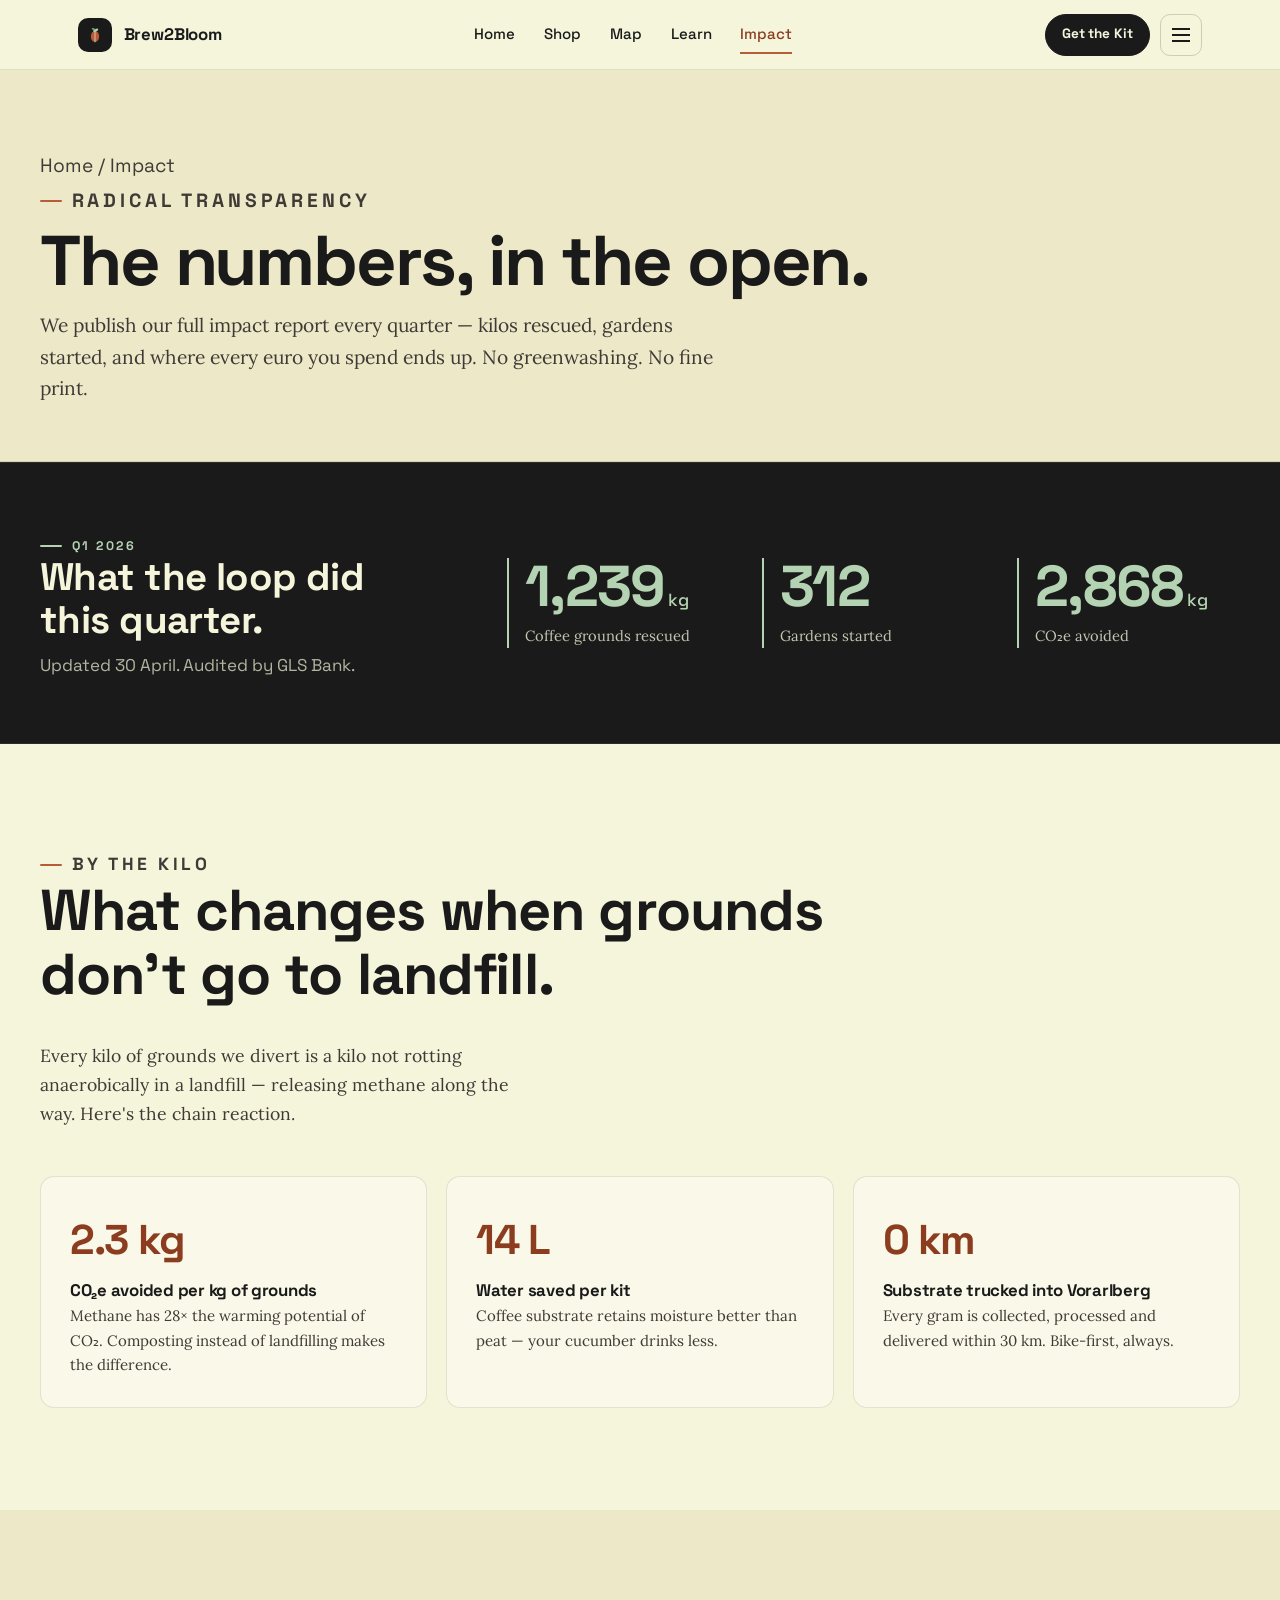
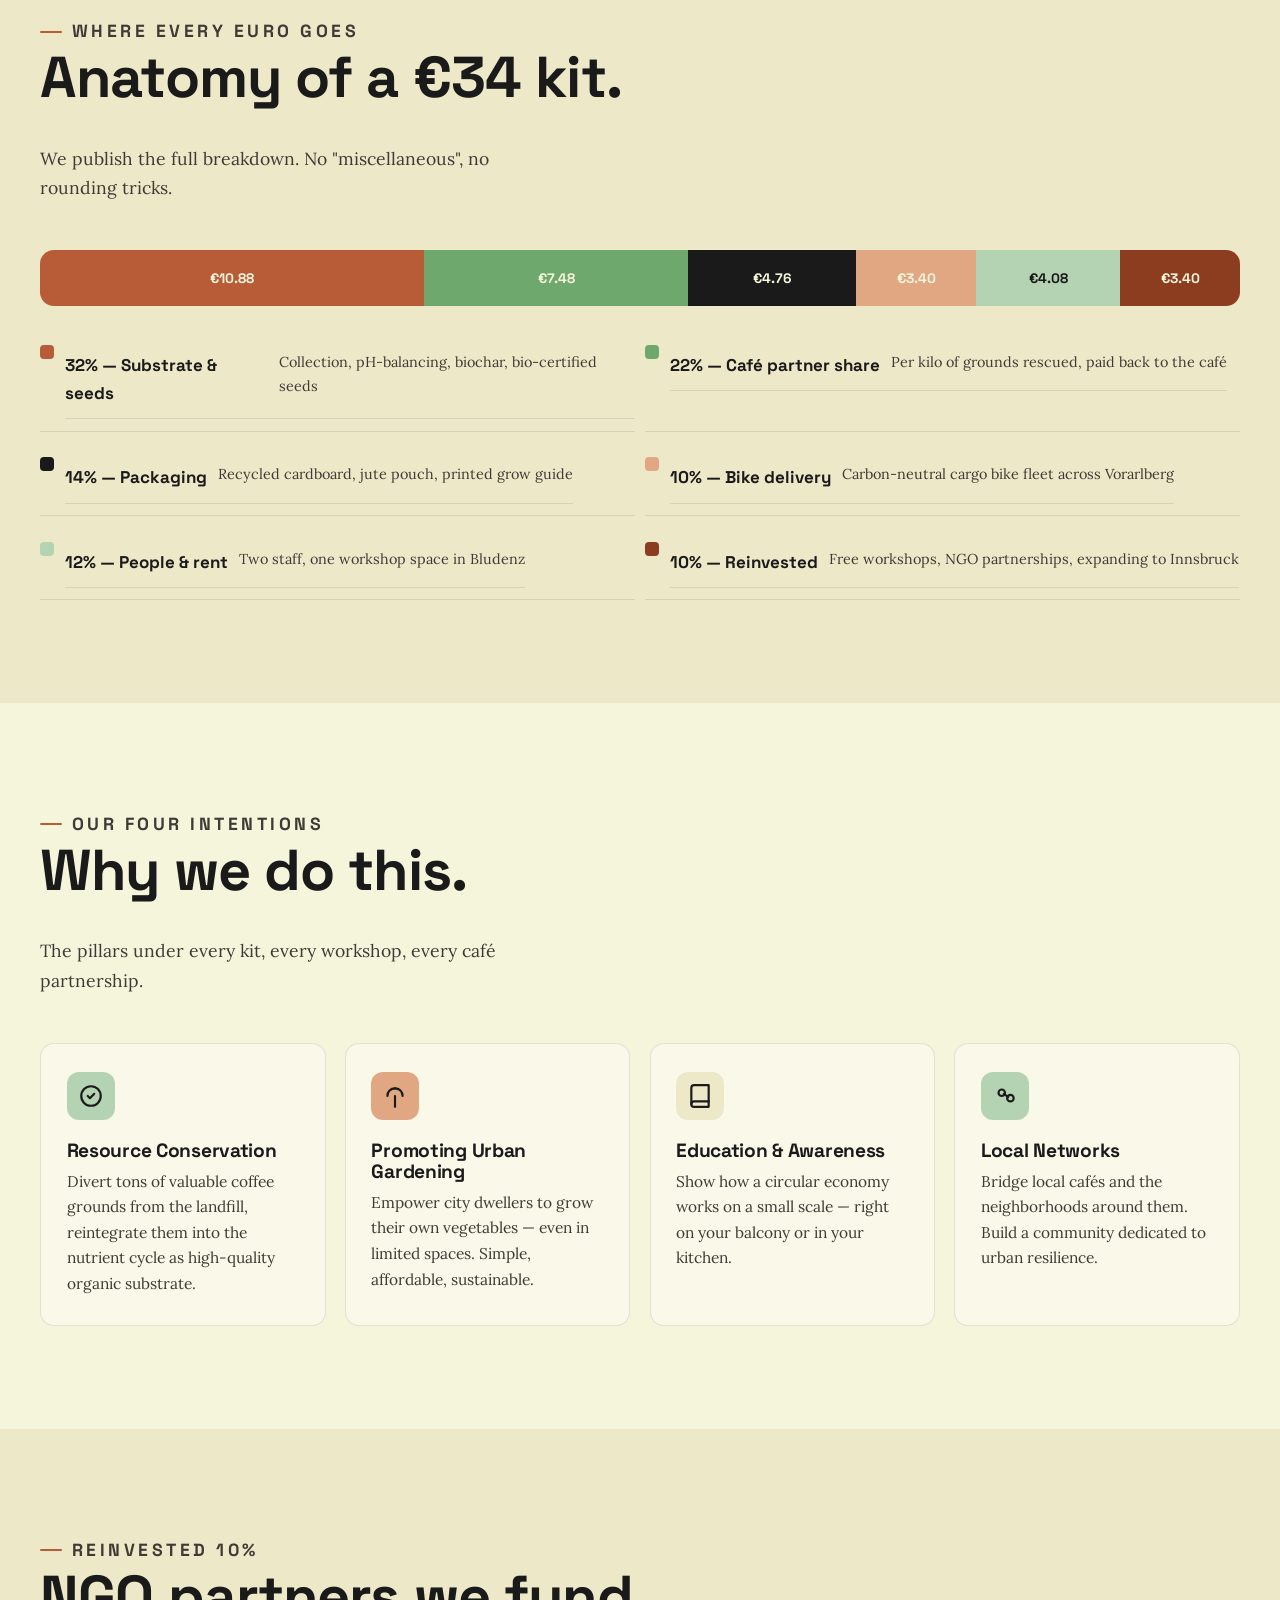
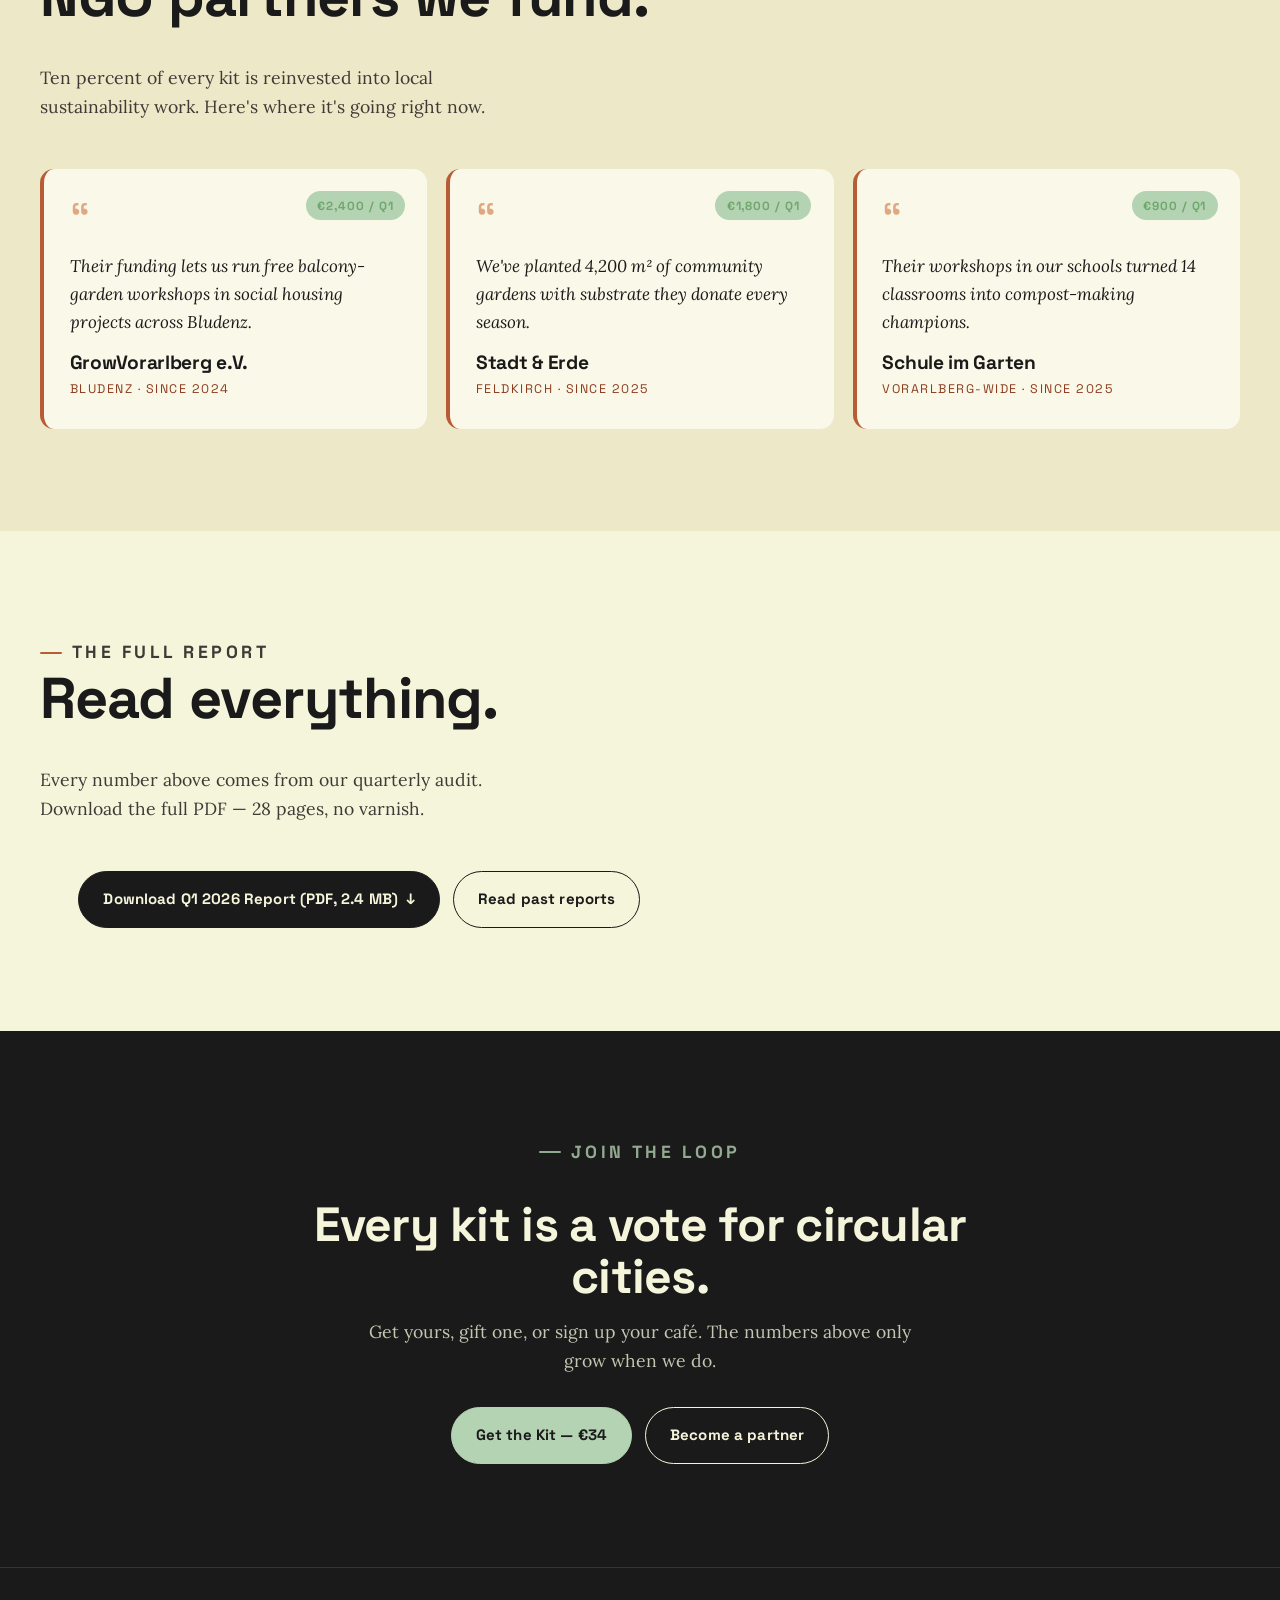
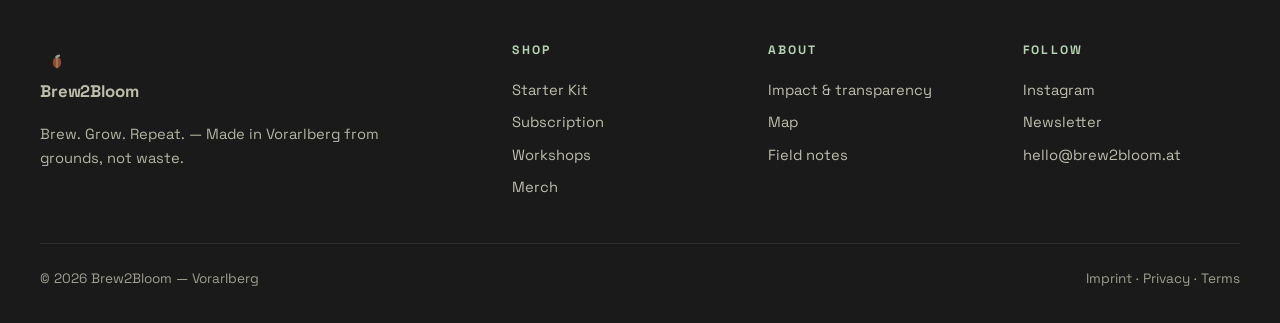
==== commit e0e6d890: "Add starter kit photos and relocate brand to Vorarlberg Replace SVG placeholders with the four produ" ====
--- a/impact.html
+++ b/impact.html
@@ -105,7 +105,7 @@
       </article>
       <article class="transparency-card" data-reveal data-reveal-delay="2">
         <p class="num">0 km</p>
-        <h3>Substrate trucked into Berlin</h3>
+        <h3>Substrate trucked into Vorarlberg</h3>
         <p>Every gram is collected, processed and delivered within 30 km. Bike-first, always.</p>
       </article>
     </div>
@@ -144,15 +144,15 @@
         </div>
         <div>
           <i style="background: #E0A782;"></i>
-          <div><strong>10% — Bike delivery</strong><span>Carbon-neutral cargo bike fleet across Berlin</span></div>
+          <div><strong>10% — Bike delivery</strong><span>Carbon-neutral cargo bike fleet across Vorarlberg</span></div>
         </div>
         <div>
           <i style="background: #B4D3B2;"></i>
-          <div><strong>12% — People &amp; rent</strong><span>Two staff, one workshop space in Wedding</span></div>
+          <div><strong>12% — People &amp; rent</strong><span>Two staff, one workshop space in Bludenz</span></div>
         </div>
         <div>
           <i style="background: #8C3D1F;"></i>
-          <div><strong>10% — Reinvested</strong><span>Free workshops, NGO partnerships, expanding to Hamburg</span></div>
+          <div><strong>10% — Reinvested</strong><span>Free workshops, NGO partnerships, expanding to Innsbruck</span></div>
         </div>
       </div>
     </div>
@@ -218,23 +218,23 @@
       <article class="partner-card" data-reveal>
         <span class="partner-saved">€2,400 / Q1</span>
         <p class="quote-mark">&ldquo;</p>
-        <p class="partner-quote">Their funding lets us run free balcony-garden workshops in social housing projects across Wedding.</p>
-        <h3>GrowBerlin e.V.</h3>
-        <p class="partner-meta">Wedding · since 2024</p>
+        <p class="partner-quote">Their funding lets us run free balcony-garden workshops in social housing projects across Bludenz.</p>
+        <h3>GrowVorarlberg e.V.</h3>
+        <p class="partner-meta">Bludenz · since 2024</p>
       </article>
       <article class="partner-card" data-reveal data-reveal-delay="1">
         <span class="partner-saved">€1,800 / Q1</span>
         <p class="quote-mark">&ldquo;</p>
         <p class="partner-quote">We've planted 4,200 m² of community gardens with substrate they donate every season.</p>
         <h3>Stadt &amp; Erde</h3>
-        <p class="partner-meta">Neukölln · since 2025</p>
+        <p class="partner-meta">Feldkirch · since 2025</p>
       </article>
       <article class="partner-card" data-reveal data-reveal-delay="2">
         <span class="partner-saved">€900 / Q1</span>
         <p class="quote-mark">&ldquo;</p>
         <p class="partner-quote">Their workshops in our schools turned 14 classrooms into compost-making champions.</p>
         <h3>Schule im Garten</h3>
-        <p class="partner-meta">Berlin-wide · since 2025</p>
+        <p class="partner-meta">Vorarlberg-wide · since 2025</p>
       </article>
     </div>
   </section>
@@ -261,7 +261,7 @@
       <p>Get yours, gift one, or sign up your café. The numbers above only grow when we do.</p>
       <div style="display: flex; gap: 0.8rem; justify-content: center; flex-wrap: wrap;">
         <a href="shop.html" class="btn btn-mint">Get the Kit — €34</a>
-        <a href="mailto:partners@brew2bloom.de" class="btn btn-ghost" style="color: var(--paper); border-color: var(--paper);">Become a partner</a>
+        <a href="mailto:partners@brew2bloom.at" class="btn btn-ghost" style="color: var(--paper); border-color: var(--paper);">Become a partner</a>
       </div>
     </div>
   </section>
@@ -281,7 +281,7 @@
         </span>
         <span class="brand-name">Brew2Bloom</span>
       </a>
-      <p class="footer-tag">Brew. Grow. Repeat. — Made in Berlin from grounds, not waste.</p>
+      <p class="footer-tag">Brew. Grow. Repeat. — Made in Vorarlberg from grounds, not waste.</p>
     </div>
     <div>
       <p class="footer-head">Shop</p>
@@ -300,11 +300,11 @@
       <p class="footer-head">Follow</p>
       <a href="#">Instagram</a>
       <a href="#">Newsletter</a>
-      <a href="mailto:hello@brew2bloom.de">hello@brew2bloom.de</a>
+      <a href="mailto:hello@brew2bloom.at">hello@brew2bloom.at</a>
     </div>
   </div>
   <div class="footer-fine">
-    <span>© 2026 Brew2Bloom — Berlin</span>
+    <span>© 2026 Brew2Bloom — Vorarlberg</span>
     <span><a href="#">Imprint</a> · <a href="#">Privacy</a> · <a href="#">Terms</a></span>
   </div>
 </footer>
--- a/styles.css
+++ b/styles.css
@@ -780,6 +780,7 @@
 }
 
 .product-image svg { width: 60%; height: 60%; }
+.product-image img { width: 100%; height: 100%; object-fit: cover; display: block; }
 
 .product-card h3 { font-size: 1.4rem; margin: 0 0 0.5rem; }
 .product-card.feature h3 { font-size: 2rem; }
@@ -1366,6 +1367,7 @@
 }
 
 .kit-gallery svg { width: 70%; height: 70%; position: relative; }
+.kit-gallery img { width: 100%; height: 100%; object-fit: cover; display: block; position: relative; }
 
 .kit-detail h1 {
   font-size: clamp(2rem, 4vw, 3rem);
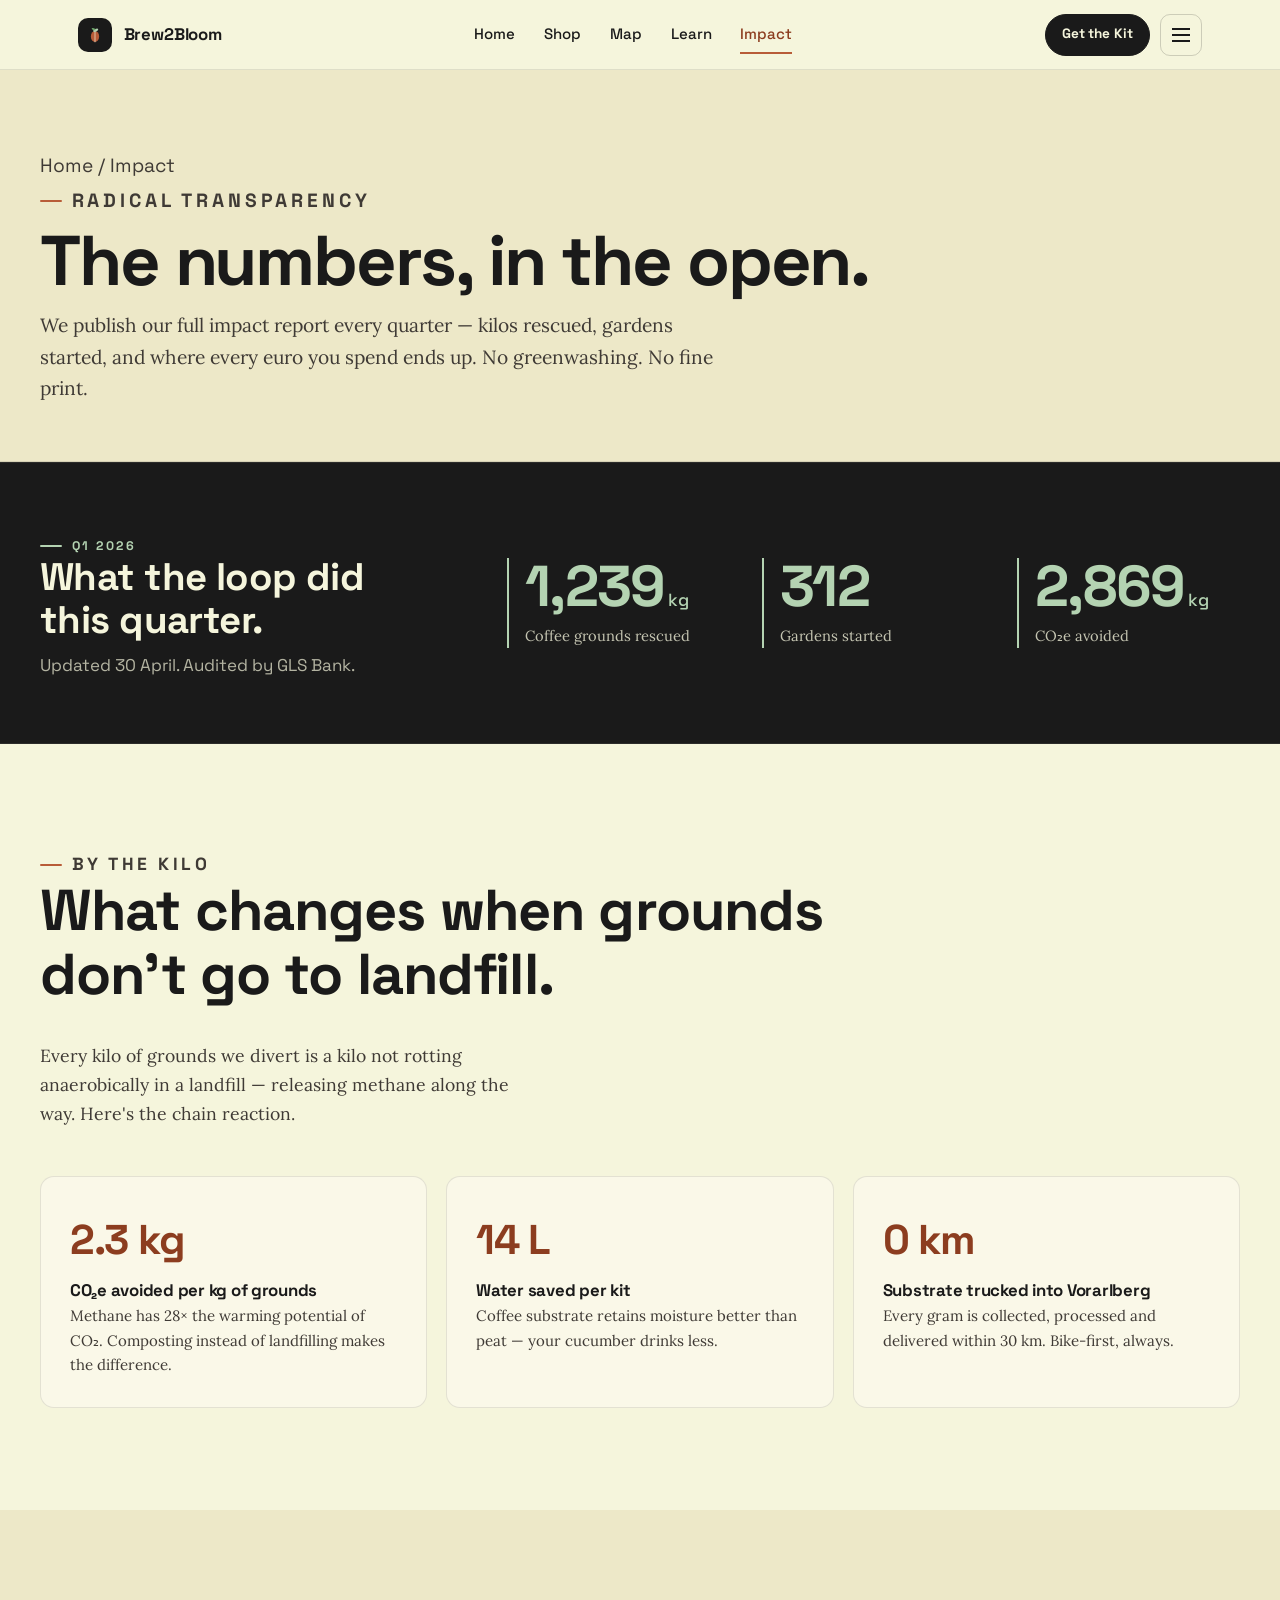
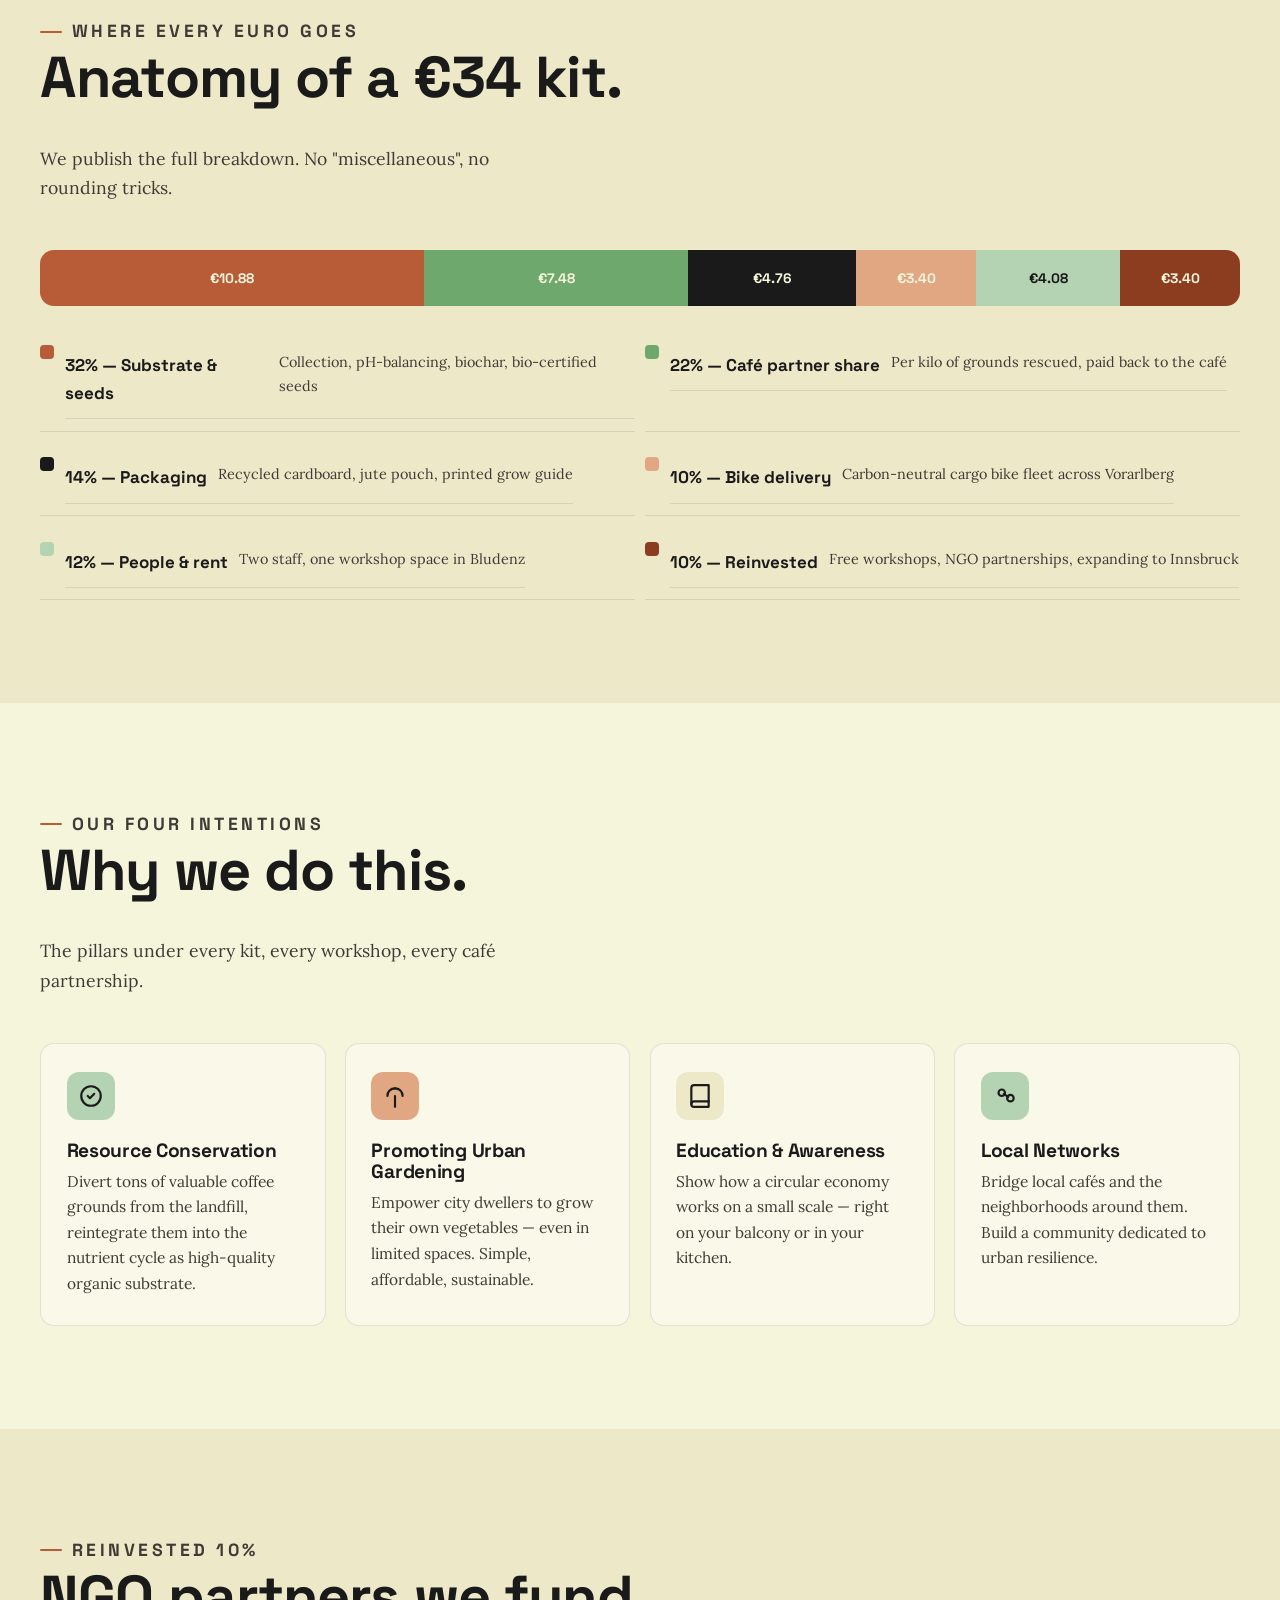
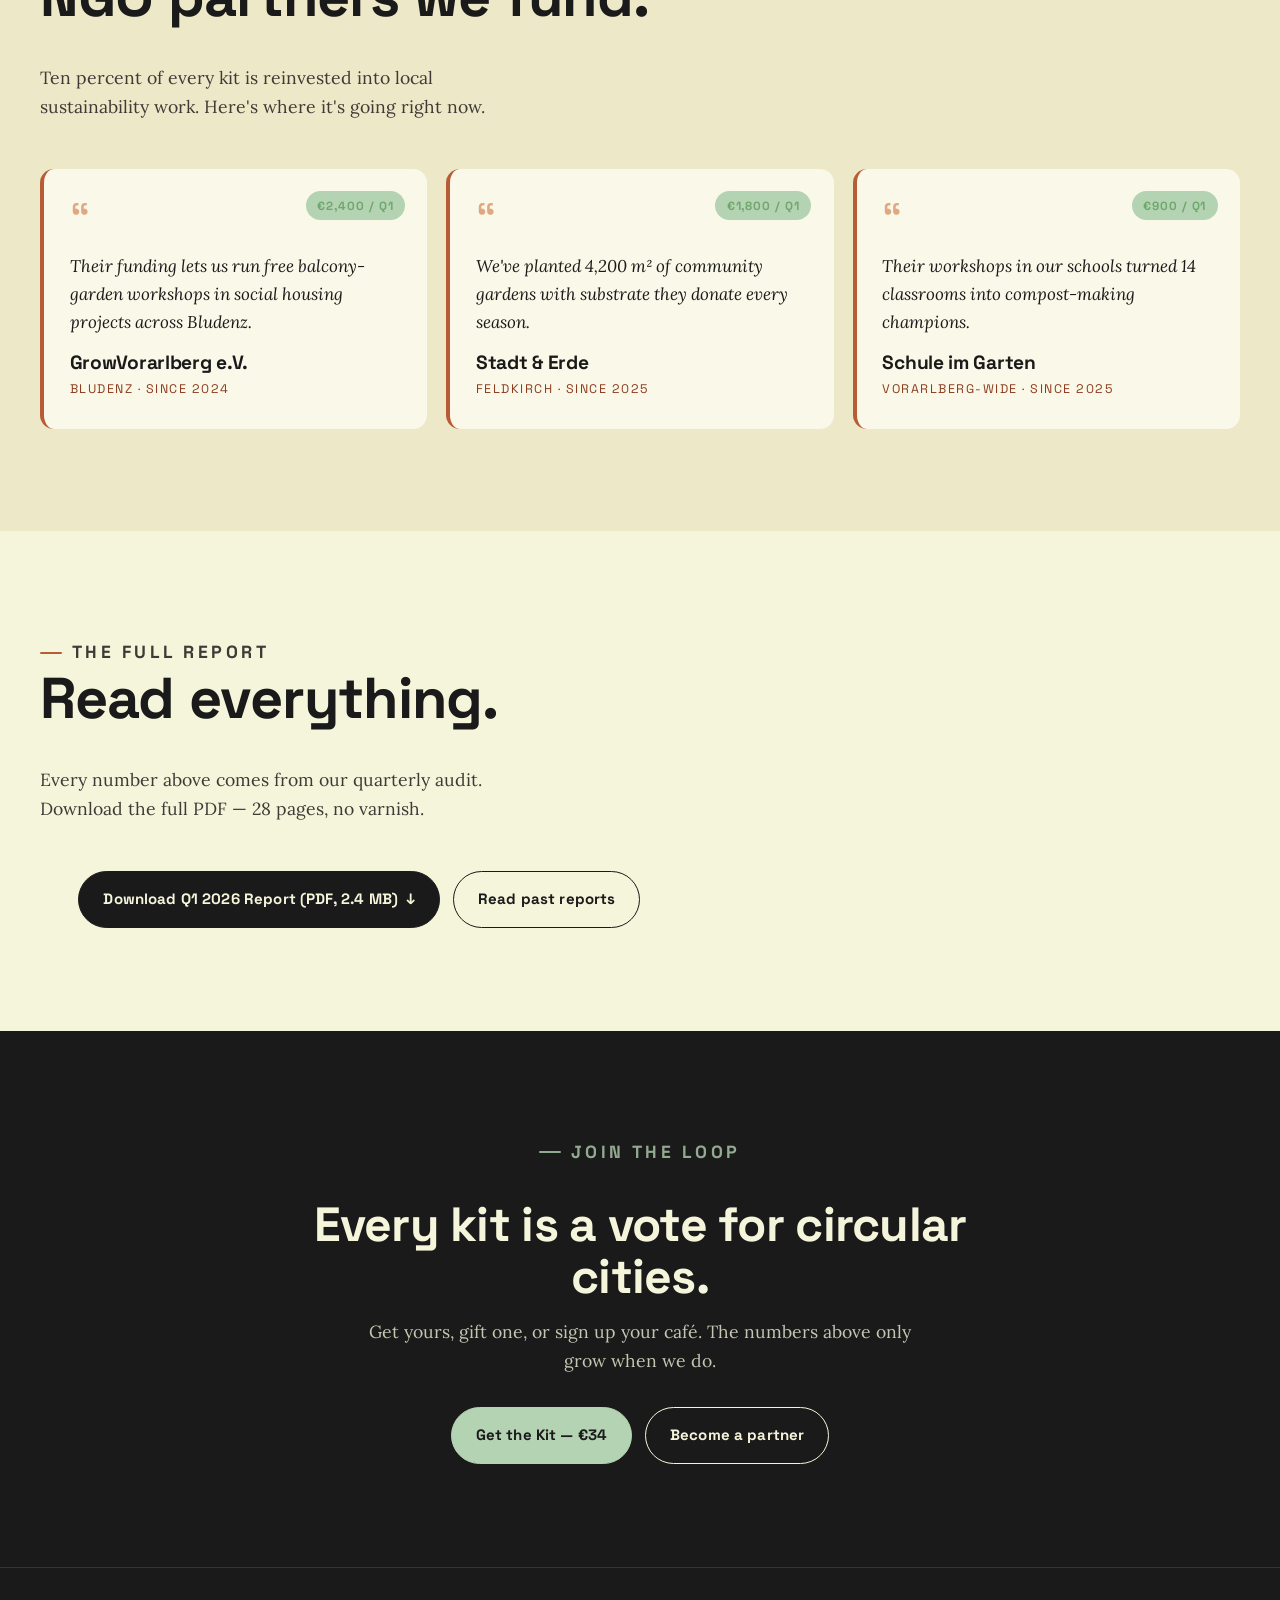
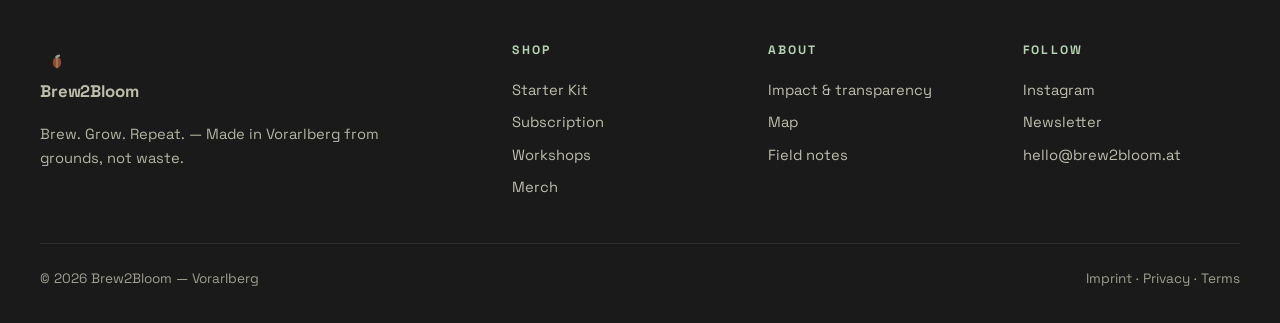
==== commit d690139f: "Add Instagram profile link to footer Replace placeholder "#" links with the brew.2bloom Instagram pr" ====
--- a/impact.html
+++ b/impact.html
@@ -298,7 +298,7 @@
     </div>
     <div>
       <p class="footer-head">Follow</p>
-      <a href="#">Instagram</a>
+      <a href="https://www.instagram.com/brew.2bloom/" target="_blank" rel="noopener noreferrer">Instagram</a>
       <a href="#">Newsletter</a>
       <a href="mailto:hello@brew2bloom.at">hello@brew2bloom.at</a>
     </div>
